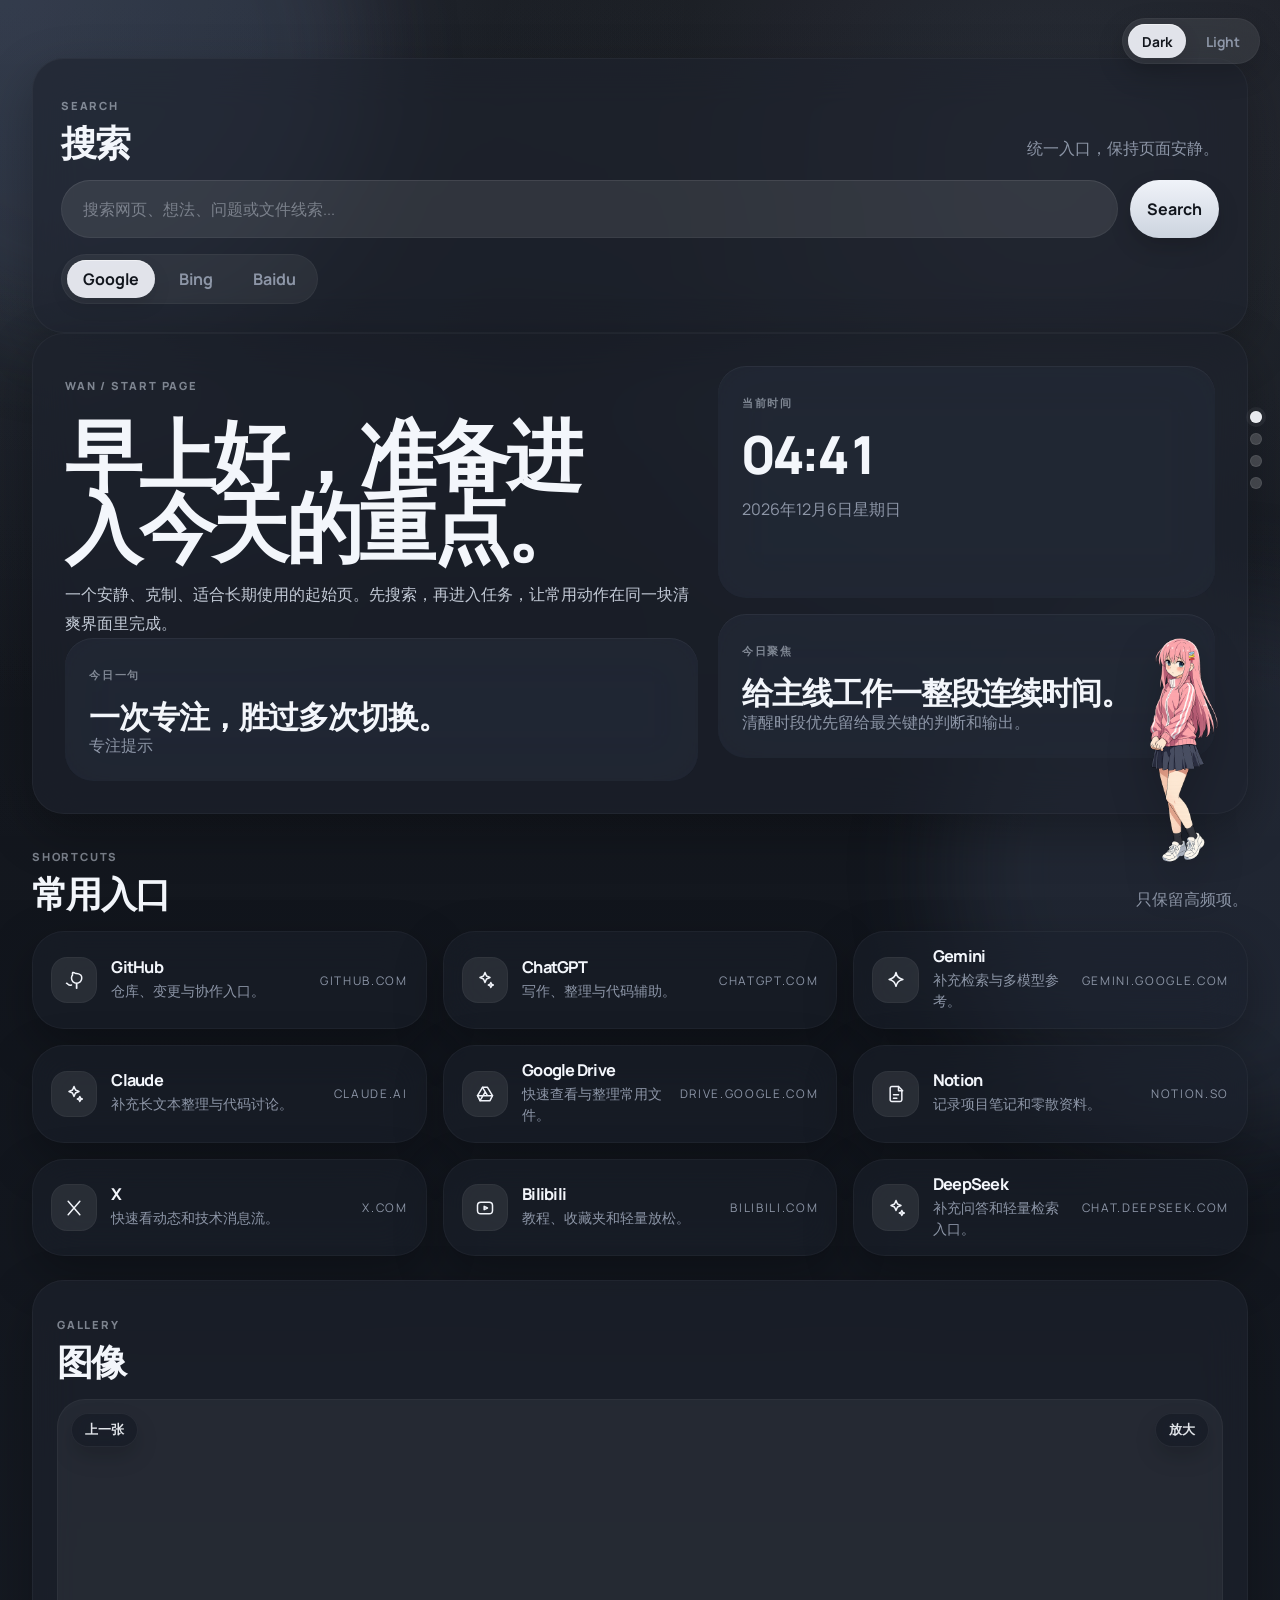
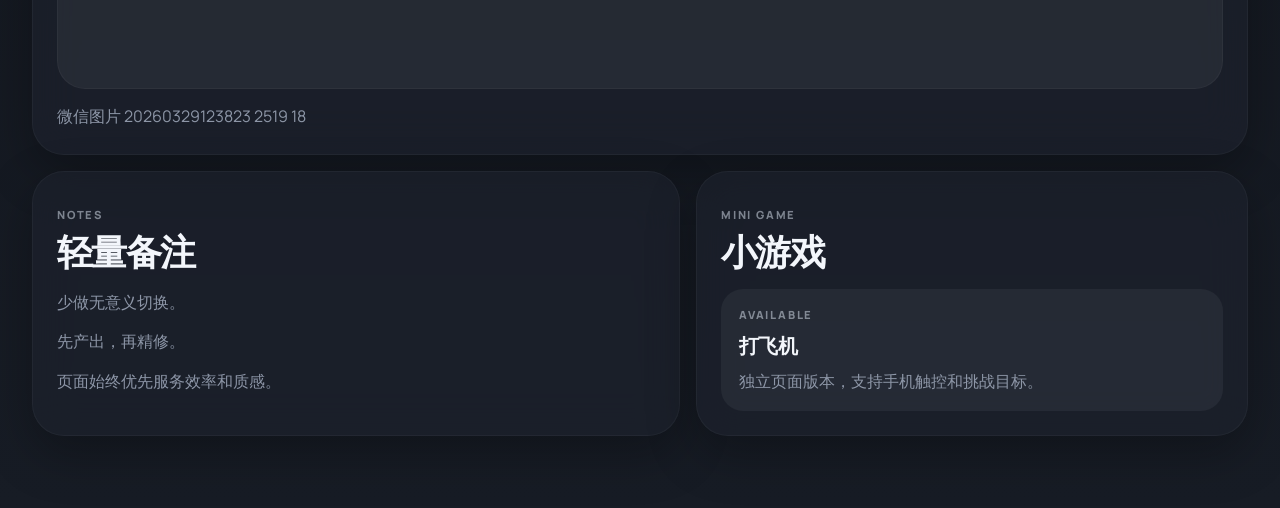
==== index.html @ 315d5f02 "Reorganize assets and refine mascot interactions" ====
<!DOCTYPE html>
<html lang="zh-CN">
  <head>
    <meta charset="UTF-8" />
    <meta name="viewport" content="width=device-width, initial-scale=1.0" />
    <meta
      name="description"
      content="Apple-inspired personal start page for search, shortcuts, and daily focus."
    />
    <title>Wan Start Page</title>
    <link rel="preconnect" href="https://fonts.googleapis.com" />
    <link rel="preconnect" href="https://fonts.gstatic.com" crossorigin />
    <link
      href="https://fonts.googleapis.com/css2?family=Manrope:wght@400;500;600;700;800&display=swap"
      rel="stylesheet"
    />
    <link rel="icon" type="image/svg+xml" href="./assets/icons/favicon.svg" />
    <link rel="stylesheet" href="./styles.css" />
  </head>
  <body>
    <div class="page-shell">
      <div class="ambient ambient-top"></div>
      <div class="ambient ambient-bottom"></div>

      <div class="theme-switch" role="group" aria-label="主题切换">
        <span class="segment-highlight" aria-hidden="true"></span>
        <button id="themeDarkButton" class="theme-button is-active" type="button" aria-pressed="true">Dark</button>
        <button id="themeLightButton" class="theme-button" type="button" aria-pressed="false">Light</button>
      </div>

      <nav class="section-rail" aria-label="页面导航">
        <span class="rail-indicator" id="railIndicator" aria-hidden="true"></span>
        <button class="rail-dot is-active" type="button" data-target="searchSection" data-label="搜索"></button>
        <button class="rail-dot" type="button" data-target="heroSection" data-label="首页"></button>
        <button class="rail-dot" type="button" data-target="shortcutsSection" data-label="常用入口"></button>
        <button class="rail-dot" type="button" data-target="dashboardSection" data-label="下方卡片"></button>
      </nav>

      <main class="layout">
        <section class="hero glass-card" id="heroSection">
          <div class="hero-copy">
            <p class="eyebrow">WAN / START PAGE</p>
            <h1 id="greetingTitle">早上好，准备进入今天的重点。</h1>
            <p class="hero-text">
              一个安静、克制、适合长期使用的起始页。先搜索，再进入任务，让常用动作在同一块清爽界面里完成。
            </p>

            <article class="quote-card interactive-panel" id="quoteCard" role="button" tabindex="0" aria-label="点击切换语录">
              <span class="mini-label">今日一句</span>
              <strong id="quoteText" class="quote-main">先做关键事，再看噪音。</strong>
              <span id="quoteSource" class="quote-meta">语录加载中</span>
            </article>
          </div>

          <aside class="hero-side">
            <article class="time-card interactive-panel" id="timeCard" role="button" tabindex="0" aria-label="点击切换详细时间显示">
              <span class="mini-label">当前时间</span>
              <strong id="clockText" class="clock-text">00:00</strong>
              <span id="dateText" class="quote-meta">加载中</span>
            </article>

            <article class="focus-card interactive-panel" id="focusCard" role="button" tabindex="0" aria-label="点击切换今日聚焦文案">
              <span class="mini-label">今日聚焦</span>
              <strong id="focusTitle" class="focus-main">保持一个清晰的主任务。</strong>
              <span id="focusMeta" class="quote-meta">减少上下文切换，给重要事情留完整时间块。</span>
            </article>
          </aside>
        </section>

        <section class="search-panel glass-card" id="searchSection">
          <div class="section-heading">
            <div>
              <p class="eyebrow">SEARCH</p>
              <h2>搜索</h2>
            </div>
            <p class="section-copy">统一入口，保持页面安静。</p>
          </div>

          <form id="searchForm" class="search-form">
            <label class="sr-only" for="searchInput">搜索内容</label>
            <input id="searchInput" name="q" type="search" placeholder="搜索网页、想法、问题或文件线索..." autocomplete="off" />
            <button type="submit" class="primary-button">Search</button>
          </form>

          <div class="engine-switch" role="tablist" aria-label="Search engines">
            <span class="segment-highlight" aria-hidden="true"></span>
            <button class="engine-pill is-active" type="button" data-engine="google">Google</button>
            <button class="engine-pill" type="button" data-engine="bing">Bing</button>
            <button class="engine-pill" type="button" data-engine="baidu">Baidu</button>
          </div>
        </section>

        <section class="links-panel" id="shortcutsSection">
          <div class="section-heading">
            <div>
              <p class="eyebrow">SHORTCUTS</p>
              <h2>常用入口</h2>
            </div>
            <p class="section-copy">只保留高频项。</p>
          </div>

          <div id="quickLinksGrid" class="links-grid"></div>
        </section>

        <section class="dashboard-grid" id="dashboardSection">
          <article class="glass-card gallery-card">
            <div class="section-heading compact">
              <div>
                <p class="eyebrow">GALLERY</p>
                <h2>图像</h2>
              </div>
            </div>

            <div class="gallery-frame interactive-panel" id="galleryFrame" role="button" tabindex="0" aria-label="点击切换图片">
              <button id="galleryPrevButton" class="gallery-nav-button gallery-prev-button" type="button" aria-label="查看上一张图片">
                上一张
              </button>
              <button id="galleryZoomButton" class="gallery-zoom-button" type="button" aria-label="放大查看当前图片">
                放大
              </button>
              <img id="galleryImage" src="./assets/gallery/hero-reference.jpg" alt="Gallery preview" />
            </div>
            <p id="galleryCaption" class="section-copy gallery-caption">完整显示原图，观察比例与气质。</p>
          </article>

          <article class="glass-card notes-card">
            <div class="section-heading compact">
              <div>
                <p class="eyebrow">NOTES</p>
                <h2>轻量备注</h2>
              </div>
            </div>

            <div class="notes-body">
              <p>少做无意义切换。</p>
              <p>先产出，再精修。</p>
              <p>页面始终优先服务效率和质感。</p>
            </div>
          </article>

          <article class="glass-card game-card">
            <div class="section-heading compact">
              <div>
                <p class="eyebrow">MINI GAME</p>
                <h2>小游戏</h2>
              </div>
            </div>

            <a class="game-entry" href="./games/shooter.html">
              <span class="mini-label">AVAILABLE</span>
              <strong>打飞机</strong>
              <span class="quote-meta">独立页面版本，支持手机触控和挑战目标。</span>
            </a>
          </article>
        </section>
      </main>
    </div>

    <div class="mascot-widget" id="mascotWidget" aria-live="polite">
      <div class="mascot-bubble" id="mascotBubble">点我一下</div>
      <button class="mascot-button" id="mascotButton" type="button" aria-label="右下角互动小人">
        <img
          class="mascot-image"
          src="./assets/mascot/bochi.png"
          alt="右下角互动小人"
        />
      </button>
    </div>

    <div id="galleryLightbox" class="gallery-lightbox" aria-hidden="true">
      <button id="galleryLightboxClose" class="gallery-lightbox-close" type="button" aria-label="关闭放大预览">关闭</button>
      <img id="galleryLightboxImage" class="gallery-lightbox-image" src="" alt="" />
      <p id="galleryLightboxCaption" class="gallery-lightbox-caption"></p>
    </div>

    <script src="./script.js"></script>
  </body>
</html>
---- styles.css ----
:root {
  --bg: #0d1016;
  --bg-2: #171c25;
  --surface: rgba(29, 35, 46, 0.62);
  --surface-strong: rgba(35, 42, 54, 0.76);
  --surface-soft: rgba(28, 34, 44, 0.52);
  --text: #f3f6fb;
  --text-soft: #c3cad6;
  --text-faint: #8d96a7;
  --line: rgba(255, 255, 255, 0.06);
  --shadow: 0 18px 50px rgba(0, 0, 0, 0.28);
  --shadow-hover: 0 22px 58px rgba(0, 0, 0, 0.34);
  --focus-ring: rgba(166, 176, 193, 0.2);
  --accent: #d3d9e4;
  --accent-strong: #f1f4fa;
  --radius-hero: 32px;
  --radius-card: 28px;
  --radius-inner: 22px;
  --space-1: 12px;
  --space-2: 16px;
  --space-3: 20px;
  --space-4: 24px;
  --space-5: 28px;
  --space-6: 32px;
  --max-width: 1260px;
}

body[data-theme="light"] {
  --bg: #f3f4f6;
  --bg-2: #eceef1;
  --surface: rgba(255, 255, 255, 0.7);
  --surface-strong: rgba(255, 255, 255, 0.82);
  --surface-soft: rgba(255, 255, 255, 0.52);
  --text: #13161b;
  --text-soft: #4a5160;
  --text-faint: #7d8593;
  --line: rgba(15, 23, 36, 0.05);
  --shadow: 0 18px 50px rgba(21, 29, 43, 0.06);
  --shadow-hover: 0 22px 58px rgba(21, 29, 43, 0.09);
  --focus-ring: rgba(162, 173, 191, 0.28);
  --accent: #5a6577;
  --accent-strong: #252b35;
}

* {
  box-sizing: border-box;
}

html,
body {
  min-height: 100%;
}

body {
  margin: 0;
  color: var(--text);
  font-family: "Manrope", sans-serif;
  background:
    radial-gradient(circle at top left, rgba(110, 126, 158, 0.22), transparent 28%),
    radial-gradient(circle at 82% 8%, rgba(140, 154, 182, 0.16), transparent 26%),
    linear-gradient(180deg, var(--bg) 0%, var(--bg-2) 100%);
  opacity: 0;
  transition: opacity 700ms ease;
}

body.is-dragging-page {
  cursor: grabbing;
}

body,
body *:not(input):not(textarea):not([contenteditable="true"]) {
  -webkit-user-select: none;
  user-select: none;
}

input,
textarea,
[contenteditable="true"] {
  -webkit-user-select: text;
  user-select: text;
}

button,
a,
[role="button"],
.interactive-panel,
.link-card,
.game-entry,
.theme-switch,
.theme-button,
.engine-switch,
.engine-pill,
.section-rail,
.rail-dot,
.gallery-frame,
.gallery-frame img,
.gallery-zoom-button,
.gallery-lightbox,
.gallery-lightbox-image,
.gallery-lightbox-close {
  -webkit-touch-callout: none;
  -webkit-tap-highlight-color: transparent;
}

body *::selection {
  background: transparent;
}

input::selection,
textarea::selection,
[contenteditable="true"]::selection {
  background: rgba(124, 148, 255, 0.28);
}

body.is-ready {
  opacity: 1;
}

body::before {
  content: "";
  position: fixed;
  inset: 0;
  pointer-events: none;
  background: linear-gradient(rgba(255, 255, 255, 0.04), rgba(255, 255, 255, 0.01));
}

.page-shell {
  position: relative;
  overflow: hidden;
}

.theme-switch {
  position: fixed;
  top: 18px;
  right: 20px;
  z-index: 3;
  display: inline-flex;
  gap: 6px;
  padding: 6px;
  border-radius: 999px;
  background: rgba(255, 255, 255, 0.08);
  box-shadow:
    inset 0 0 0 1px rgba(255, 255, 255, 0.04),
    0 10px 28px rgba(0, 0, 0, 0.16);
  backdrop-filter: blur(18px);
  -webkit-backdrop-filter: blur(18px);
  isolation: isolate;
  touch-action: none;
  -webkit-touch-callout: none;
  -webkit-tap-highlight-color: transparent;
}

.section-rail {
  position: fixed;
  top: 50%;
  right: 18px;
  z-index: 3;
  position: fixed;
  display: flex;
  flex-direction: column;
  gap: 10px;
  transform: translateY(-50%);
  -webkit-touch-callout: none;
  -webkit-tap-highlight-color: transparent;
}

.rail-indicator {
  position: absolute;
  top: 0;
  left: 0;
  width: 12px;
  height: 12px;
  border-radius: 999px;
  background: rgba(241, 244, 250, 0.94);
  box-shadow:
    0 0 0 4px rgba(255, 255, 255, 0.05),
    inset 0 0 0 1px rgba(255, 255, 255, 0.18);
  transform: translateY(0) scale(1);
  transition:
    transform 340ms cubic-bezier(0.2, 0.8, 0.2, 1),
    top 340ms cubic-bezier(0.2, 0.8, 0.2, 1),
    left 340ms cubic-bezier(0.2, 0.8, 0.2, 1),
    opacity 180ms ease;
  pointer-events: none;
  z-index: 0;
}

.rail-indicator.is-traveling {
  transform: translateY(0) scale(0.72);
}

.rail-dot {
  position: relative;
  width: 12px;
  height: 12px;
  padding: 0;
  border: 0;
  border-radius: 999px;
  background: rgba(255, 255, 255, 0.18);
  box-shadow: inset 0 0 0 1px rgba(255, 255, 255, 0.08);
  cursor: pointer;
  transition: transform 180ms ease, background 180ms ease, box-shadow 180ms ease;
  -webkit-touch-callout: none;
  -webkit-tap-highlight-color: transparent;
}

.rail-dot:hover,
.rail-dot:focus-visible {
  transform: scale(1.08);
  outline: none;
}

.rail-dot.is-active {
  background: rgba(255, 255, 255, 0.14);
  box-shadow: inset 0 0 0 1px rgba(255, 255, 255, 0.1);
}

.rail-dot::after {
  content: attr(data-label);
  position: absolute;
  top: 50%;
  right: calc(100% + 14px);
  transform: translateY(-50%) translateX(6px);
  padding: 8px 12px;
  border-radius: 999px;
  background: rgba(255, 255, 255, 0.08);
  color: rgba(243, 246, 251, 0.92);
  font-size: 0.8rem;
  font-weight: 700;
  white-space: nowrap;
  opacity: 0;
  pointer-events: none;
  box-shadow:
    inset 0 0 0 1px rgba(255, 255, 255, 0.04),
    0 10px 28px rgba(0, 0, 0, 0.16);
  backdrop-filter: blur(18px);
  -webkit-backdrop-filter: blur(18px);
  transition: opacity 180ms ease, transform 180ms ease;
}

.rail-dot:hover::after,
.rail-dot:focus-visible::after {
  opacity: 1;
  transform: translateY(-50%) translateX(0);
}

body[data-theme="light"] .rail-dot {
  background: rgba(34, 39, 47, 0.14);
  box-shadow: inset 0 0 0 1px rgba(18, 24, 33, 0.06);
}

body[data-theme="light"] .rail-dot.is-active {
  background: rgba(34, 39, 47, 0.16);
  box-shadow: inset 0 0 0 1px rgba(18, 24, 33, 0.08);
}

body[data-theme="light"] .rail-indicator {
  background: rgba(34, 39, 47, 0.94);
  box-shadow:
    0 0 0 4px rgba(18, 24, 33, 0.05),
    inset 0 0 0 1px rgba(255, 255, 255, 0.1);
}

body[data-theme="light"] .rail-dot::after {
  background: rgba(255, 255, 255, 0.66);
  color: #1a1f28;
  box-shadow:
    inset 0 0 0 1px rgba(18, 24, 33, 0.05),
    0 12px 30px rgba(21, 29, 43, 0.08);
}

.theme-button {
  position: relative;
  z-index: 1;
  min-height: 34px;
  padding: 0 14px;
  border: 0;
  border-radius: 999px;
  background: transparent;
  color: var(--text-faint);
  font: inherit;
  font-size: 0.86rem;
  font-weight: 700;
  cursor: pointer;
  transition: background 200ms ease, color 200ms ease, transform 200ms ease;
  -webkit-touch-callout: none;
  -webkit-tap-highlight-color: transparent;
}

.theme-button:hover,
.theme-button:focus-visible {
  transform: translateY(-1px);
  outline: none;
}

.theme-button.is-active {
  color: #12161d;
}

body[data-theme="light"] .theme-switch {
  background: rgba(255, 255, 255, 0.66);
  box-shadow:
    inset 0 0 0 1px rgba(18, 24, 33, 0.05),
    0 12px 30px rgba(21, 29, 43, 0.08);
}

body[data-theme="light"] .theme-button.is-active {
  color: #fff;
}

.segment-highlight {
  position: absolute;
  top: 6px;
  left: 6px;
  width: 0;
  height: calc(100% - 12px);
  border-radius: 999px;
  background: rgba(241, 244, 250, 0.92);
  box-shadow:
    inset 0 1px 0 rgba(255, 255, 255, 0.46),
    0 8px 18px rgba(0, 0, 0, 0.1);
  transform: translateX(0);
  transition:
    transform 340ms cubic-bezier(0.22, 0.8, 0.2, 1),
    width 340ms cubic-bezier(0.22, 0.8, 0.2, 1),
    opacity 180ms ease;
  pointer-events: none;
  z-index: 0;
  will-change: transform, width;
}

body[data-theme="light"] .segment-highlight {
  background: rgba(34, 39, 47, 0.94);
  box-shadow:
    inset 0 1px 0 rgba(255, 255, 255, 0.08),
    0 8px 18px rgba(21, 29, 43, 0.08);
}

.ambient {
  position: fixed;
  width: 34rem;
  height: 34rem;
  border-radius: 999px;
  filter: blur(50px);
  pointer-events: none;
  opacity: 0.65;
}

.ambient-top {
  top: -13rem;
  left: -11rem;
  background: rgba(90, 106, 136, 0.34);
}

.ambient-bottom {
  right: -13rem;
  bottom: -15rem;
  background: rgba(72, 84, 108, 0.42);
}

.layout {
  position: relative;
  z-index: 1;
  max-width: var(--max-width);
  margin: 0 auto;
  display: flex;
  flex-direction: column;
  padding: 34px 22px 72px;
}

.search-panel {
  order: -1;
}

.glass-card {
  position: relative;
  background: var(--surface);
  border: 1px solid rgba(255, 255, 255, 0.04);
  border-radius: var(--radius-hero);
  box-shadow: var(--shadow);
  backdrop-filter: blur(22px);
  -webkit-backdrop-filter: blur(22px);
  overflow: hidden;
}

.hero,
.search-panel,
.gallery-card,
.notes-card,
.game-card,
.link-card {
  transition: transform 220ms ease, box-shadow 220ms ease, background 220ms ease;
}

.hero:hover,
.search-panel:hover,
.gallery-card:hover,
.notes-card:hover,
.game-card:hover,
.link-card:hover {
  transform: translateY(-2px);
  box-shadow: var(--shadow-hover);
}

.eyebrow,
.mini-label {
  display: inline-block;
  letter-spacing: 0.16em;
  text-transform: uppercase;
  font-size: 0.7rem;
  color: rgba(198, 206, 219, 0.58);
  font-weight: 800;
}

.hero {
  display: grid;
  grid-template-columns: minmax(0, 1.12fr) minmax(320px, 0.88fr);
  gap: var(--space-3);
  padding: 32px;
}

.hero-copy h1,
.section-heading h2,
.link-title {
  margin: 0;
  letter-spacing: -0.045em;
}

.hero-copy h1 {
  margin-top: 14px;
  max-width: 10ch;
  font-size: clamp(3rem, 6vw, 5.35rem);
  line-height: 0.94;
  font-weight: 800;
}

.hero-text {
  max-width: 42rem;
  margin: 18px 0 0;
  color: var(--text-soft);
  font-size: 1rem;
  line-height: 1.8;
}

.subtle-button,
.primary-button {
  position: relative;
  min-height: 44px;
  padding: 0 17px;
  border: 0;
  border-radius: 999px;
  font: inherit;
  font-weight: 700;
  cursor: pointer;
  transition: transform 200ms ease, background 200ms ease, box-shadow 200ms ease, color 200ms ease;
}

.subtle-button {
  color: var(--accent);
  background: rgba(255, 255, 255, 0.08);
  box-shadow: inset 0 0 0 1px rgba(255, 255, 255, 0.05);
}

.primary-button {
  color: #11151c;
  background: linear-gradient(180deg, #f0f3f9 0%, #ccd4df 100%);
  box-shadow: 0 10px 22px rgba(0, 0, 0, 0.16);
}

.subtle-button:hover,
.subtle-button:focus-visible,
.primary-button:hover,
.primary-button:focus-visible,
.engine-pill:hover,
.engine-pill:focus-visible,
.glass-card:active,
.link-card:active,
.game-entry:hover,
.game-entry:focus-visible,
.interactive-panel:active {
  transform: translateY(-1px);
}

.glass-card:active,
.link-card:active,
.game-entry:active,
.interactive-panel:active {
  transform: translateY(1px) scale(0.996);
}

.subtle-button:focus-visible,
.primary-button:focus-visible,
.search-form input:focus-visible,
.engine-pill:focus-visible,
.interactive-panel:focus-visible,
.link-card:focus-visible,
.game-entry:focus-visible {
  outline: none;
  box-shadow: 0 0 0 4px var(--focus-ring);
}

.quote-card,
.time-card,
.focus-card {
  padding: 24px;
  border-radius: var(--radius-card);
  background: var(--surface-strong);
  box-shadow: inset 0 1px 0 rgba(255, 255, 255, 0.05);
  backdrop-filter: blur(24px);
  -webkit-backdrop-filter: blur(24px);
}

.time-card {
  min-height: 232px;
}

.hero-side {
  display: grid;
  gap: var(--space-2);
  align-content: start;
}

.quote-main,
.focus-main {
  display: block;
  margin-top: 14px;
  font-size: clamp(1.38rem, 2.7vw, 1.96rem);
  line-height: 1.16;
  font-weight: 700;
  letter-spacing: -0.035em;
}

.clock-text {
  display: block;
  margin-top: 18px;
  min-height: 4.2rem;
  font-size: clamp(2.2rem, 4.1vw, 3.4rem);
  line-height: 0.92;
  letter-spacing: -0.06em;
  font-weight: 800;
  font-variant-numeric: tabular-nums;
}

.quote-meta,
.section-copy,
.notes-body p,
.link-description,
.gallery-caption {
  color: var(--text-faint);
}

.search-panel,
.links-panel,
.dashboard-grid {
  margin-top: 24px;
}

.search-panel {
  padding: 28px;
}

.section-heading {
  display: flex;
  align-items: end;
  justify-content: space-between;
  gap: var(--space-2);
  margin-bottom: 18px;
}

.section-heading.compact {
  align-items: start;
  margin-bottom: 18px;
}

.section-heading h2 {
  font-size: clamp(1.78rem, 3vw, 2.28rem);
  line-height: 1.04;
  font-weight: 750;
}

.section-copy {
  margin: 0;
  max-width: 24rem;
  line-height: 1.68;
  text-align: right;
}

.search-form {
  display: flex;
  gap: var(--space-1);
}

.search-form input {
  flex: 1;
  min-width: 0;
  min-height: 58px;
  padding: 0 22px;
  font: inherit;
  font-size: 1rem;
  color: var(--text);
  background: rgba(255, 255, 255, 0.09);
  border: 0;
  border-radius: 999px;
  box-shadow:
    inset 0 0 0 1px rgba(255, 255, 255, 0.05),
    inset 0 1px 0 rgba(255, 255, 255, 0.04);
}

.search-form input::placeholder {
  color: rgba(205, 211, 222, 0.46);
}

.engine-switch {
  position: relative;
  display: inline-flex;
  gap: 8px;
  margin-top: 16px;
  padding: 6px;
  border-radius: 999px;
  background: rgba(255, 255, 255, 0.06);
  box-shadow: inset 0 0 0 1px rgba(255, 255, 255, 0.04);
  isolation: isolate;
  touch-action: none;
  -webkit-touch-callout: none;
  -webkit-tap-highlight-color: transparent;
}

.engine-pill {
  position: relative;
  z-index: 1;
  min-height: 38px;
  padding: 0 16px;
  border: 0;
  border-radius: 999px;
  background: transparent;
  color: var(--text-faint);
  font: inherit;
  font-weight: 700;
  cursor: pointer;
  transition: background 200ms ease, color 200ms ease, transform 200ms ease;
  -webkit-touch-callout: none;
  -webkit-tap-highlight-color: transparent;
}

.engine-pill.is-active {
  color: #12161d;
}

.links-grid {
  display: grid;
  grid-template-columns: repeat(3, minmax(0, 1fr));
  gap: var(--space-2);
}

.link-card {
  position: relative;
  display: grid;
  grid-template-columns: auto 1fr auto;
  align-items: center;
  min-height: 0;
  padding: 16px 18px;
  gap: 14px;
  color: inherit;
  text-decoration: none;
  background: var(--surface-soft);
  overflow: hidden;
}

.link-top {
  display: flex;
  align-items: center;
  gap: 12px;
}

.link-icon {
  display: inline-flex;
  align-items: center;
  justify-content: center;
  width: 2.9rem;
  height: 2.9rem;
  border-radius: 16px;
  background: rgba(255, 255, 255, 0.08);
  box-shadow: inset 0 0 0 1px rgba(255, 255, 255, 0.04);
  color: var(--accent-strong);
}

.link-icon svg {
  width: 20px;
  height: 20px;
  stroke: currentColor;
}

.link-domain {
  color: var(--text-faint);
  font-size: 0.74rem;
  letter-spacing: 0.14em;
  text-transform: uppercase;
  justify-self: end;
}

.link-title {
  margin: 0;
  font-size: 1.02rem;
  font-weight: 740;
  line-height: 1.1;
}

.link-description {
  margin: 4px 0 0;
  font-size: 0.9rem;
  line-height: 1.45;
}

.link-copy {
  min-width: 0;
}

.dashboard-grid {
  display: grid;
  grid-template-columns: 1.08fr 0.92fr;
  gap: var(--space-2);
}

.gallery-card,
.notes-card,
.game-card {
  padding: 24px;
}

.gallery-card {
  grid-column: span 2;
}

.gallery-frame {
  display: flex;
  align-items: center;
  justify-content: center;
  min-height: 290px;
  margin-top: 6px;
  padding: 18px;
  border-radius: var(--radius-card);
  background: rgba(255, 255, 255, 0.05);
  box-shadow: inset 0 0 0 1px rgba(255, 255, 255, 0.04);
  overflow: hidden;
}

.gallery-nav-button,
.gallery-zoom-button {
  position: absolute;
  top: 14px;
  z-index: 2;
  min-height: 34px;
  padding: 0 14px;
  border: 0;
  border-radius: 999px;
  background: rgba(17, 22, 31, 0.58);
  color: rgba(243, 246, 251, 0.92);
  font: inherit;
  font-size: 0.84rem;
  font-weight: 700;
  cursor: pointer;
  box-shadow:
    inset 0 0 0 1px rgba(255, 255, 255, 0.06),
    0 10px 22px rgba(0, 0, 0, 0.16);
  backdrop-filter: blur(14px);
  -webkit-backdrop-filter: blur(14px);
  transition: transform 180ms ease, background 180ms ease;
}

.gallery-prev-button {
  left: 14px;
}

.gallery-zoom-button {
  right: 14px;
}

.gallery-nav-button:hover,
.gallery-nav-button:focus-visible,
.gallery-zoom-button:hover,
.gallery-zoom-button:focus-visible {
  transform: translateY(-1px);
  outline: none;
}

body[data-theme="light"] .gallery-nav-button,
body[data-theme="light"] .gallery-zoom-button {
  background: rgba(255, 255, 255, 0.72);
  color: #18202b;
  box-shadow:
    inset 0 0 0 1px rgba(18, 24, 33, 0.06),
    0 10px 22px rgba(21, 29, 43, 0.08);
}

.gallery-frame img {
  display: block;
  width: 100%;
  height: auto;
  max-height: 430px;
  object-fit: contain;
}

.gallery-caption {
  margin-top: 14px;
  text-align: left;
}

.gallery-lightbox {
  position: fixed;
  inset: 0;
  z-index: 20;
  display: flex;
  flex-direction: column;
  align-items: center;
  justify-content: center;
  gap: 16px;
  padding: 24px;
  background: rgba(8, 10, 16, 0.82);
  backdrop-filter: blur(16px);
  -webkit-backdrop-filter: blur(16px);
  opacity: 0;
  pointer-events: none;
  transition: opacity 200ms ease;
}

.gallery-lightbox.is-open {
  opacity: 1;
  pointer-events: auto;
}

.gallery-lightbox-image {
  display: block;
  max-width: min(92vw, 1440px);
  max-height: 76vh;
  width: auto;
  height: auto;
  border-radius: 22px;
  box-shadow: 0 20px 48px rgba(0, 0, 0, 0.34);
}

.gallery-lightbox-caption {
  margin: 0;
  color: rgba(232, 236, 244, 0.88);
  text-align: center;
  line-height: 1.6;
}

.gallery-lightbox-close {
  position: absolute;
  top: 22px;
  right: 22px;
  min-height: 38px;
  padding: 0 14px;
  border: 0;
  border-radius: 999px;
  background: rgba(255, 255, 255, 0.08);
  color: rgba(243, 246, 251, 0.92);
  font: inherit;
  font-weight: 700;
  cursor: pointer;
  box-shadow: inset 0 0 0 1px rgba(255, 255, 255, 0.06);
  backdrop-filter: blur(14px);
  -webkit-backdrop-filter: blur(14px);
}

.mascot-widget {
  position: fixed;
  right: 18px;
  bottom: 18px;
  z-index: 7;
  display: flex;
  flex-direction: column;
  align-items: end;
  gap: 10px;
  pointer-events: none;
}

.mascot-bubble {
  max-width: 180px;
  padding: 10px 14px;
  border-radius: 18px;
  background: rgba(18, 24, 33, 0.7);
  color: rgba(243, 246, 251, 0.94);
  font-size: 0.88rem;
  line-height: 1.45;
  box-shadow:
    inset 0 0 0 1px rgba(255, 255, 255, 0.05),
    0 12px 28px rgba(0, 0, 0, 0.18);
  backdrop-filter: blur(16px);
  -webkit-backdrop-filter: blur(16px);
  opacity: 0;
  transform: translateY(8px) scale(0.96);
  transform-origin: bottom right;
  transition: opacity 180ms ease, transform 180ms ease;
}

.mascot-widget.is-talking .mascot-bubble,
.mascot-widget:hover .mascot-bubble {
  opacity: 1;
  transform: translateY(0) scale(1);
}

.mascot-button {
  width: 168px;
  height: auto;
  padding: 0;
  border: 0;
  background: transparent;
  cursor: pointer;
  pointer-events: auto;
  -webkit-tap-highlight-color: transparent;
  -webkit-touch-callout: none;
  --mascot-shift-x: 0px;
  --mascot-shift-y: 0px;
  --mascot-rotate: 0deg;
}

.mascot-button:focus-visible {
  outline: none;
}

.mascot-image {
  width: 100%;
  height: auto;
  display: block;
  filter: drop-shadow(0 18px 22px rgba(0, 0, 0, 0.2));
  transform: translate(var(--mascot-shift-x), var(--mascot-shift-y)) rotate(var(--mascot-rotate));
  transform-origin: center bottom;
  transition: transform 140ms ease;
  animation: mascot-float 4.8s ease-in-out infinite;
}

.mascot-widget:hover .mascot-image {
  filter: drop-shadow(0 20px 28px rgba(0, 0, 0, 0.24));
}

.mascot-widget.is-reacting .mascot-button {
  animation: mascot-pop 420ms cubic-bezier(0.22, 0.8, 0.2, 1);
}

@keyframes mascot-float {
  0%,
  100% {
    transform: translateY(0);
  }

  50% {
    transform: translateY(-4px);
  }
}

@keyframes mascot-pop {
  0% {
    transform: scale(1);
  }

  28% {
    transform: scale(0.9) translateY(2px);
  }

  62% {
    transform: scale(1.08) translateY(-3px);
  }

  100% {
    transform: scale(1) translateY(0);
  }
}

.notes-body p {
  margin: 0 0 12px;
  line-height: 1.72;
}

.notes-body p:last-child {
  margin-bottom: 0;
}

.game-entry {
  position: relative;
  display: grid;
  gap: 10px;
  margin-top: 2px;
  padding: 18px;
  border-radius: var(--radius-inner);
  background: rgba(255, 255, 255, 0.05);
  text-decoration: none;
  color: inherit;
  overflow: hidden;
}

.interactive-panel {
  position: relative;
  cursor: pointer;
  user-select: none;
  overflow: hidden;
}

.interactive-panel:hover {
  transform: translateY(-1px);
}

.ripple-host {
  isolation: isolate;
}

.ripple-wave {
  position: absolute;
  left: 0;
  top: 0;
  width: 14px;
  height: 14px;
  border-radius: 999px;
  pointer-events: none;
  transform: translate(-50%, -50%) scale(0);
  background: radial-gradient(circle, rgba(255, 255, 255, 0.22) 0%, rgba(255, 255, 255, 0.1) 38%, rgba(255, 255, 255, 0) 68%);
  animation: ripple-wave 520ms cubic-bezier(0.22, 0.61, 0.36, 1) forwards;
  z-index: 0;
}

body[data-theme="light"] .ripple-wave {
  background: radial-gradient(circle, rgba(58, 67, 82, 0.14) 0%, rgba(58, 67, 82, 0.07) 38%, rgba(58, 67, 82, 0) 68%);
}

@keyframes ripple-wave {
  0% {
    opacity: 0.68;
    transform: translate(-50%, -50%) scale(0);
  }

  100% {
    opacity: 0;
    transform: translate(-50%, -50%) scale(7.5);
  }
}


.game-entry strong {
  font-size: 1.24rem;
  letter-spacing: -0.03em;
}

.sr-only {
  position: absolute;
  width: 1px;
  height: 1px;
  padding: 0;
  margin: -1px;
  overflow: hidden;
  clip: rect(0, 0, 0, 0);
  white-space: nowrap;
  border: 0;
}

@media (max-width: 960px) {
  .hero,
  .dashboard-grid,
  .links-grid {
    grid-template-columns: 1fr;
  }

  .gallery-card {
    grid-column: span 1;
  }

  .section-heading {
    flex-direction: column;
    align-items: start;
  }

  .section-copy {
    text-align: left;
  }
}

@media (max-width: 640px) {
  .layout {
    padding: 18px 14px 42px;
  }

  .theme-switch {
    top: 12px;
    right: 14px;
  }

  .section-rail {
    right: 10px;
  }

  .hero,
  .search-panel,
  .gallery-card,
  .notes-card,
  .game-card,
  .link-card {
    padding: 20px;
  }

  .link-card {
    grid-template-columns: auto 1fr;
  }

  .link-domain {
    display: none;
  }

  .search-form {
    flex-direction: column;
  }

  .primary-button {
    min-height: 52px;
  }

  .engine-switch {
    width: 100%;
    justify-content: space-between;
  }

  .engine-pill {
    flex: 1;
  }

  .hero-copy h1 {
    max-width: none;
  }

  .clock-text {
    font-size: 3rem;
  }
}

@media (max-width: 560px) {
  .section-rail {
    top: auto;
    bottom: 18px;
    right: 12px;
    transform: none;
    gap: 8px;
    padding: 8px 6px;
    border-radius: 999px;
    background: rgba(18, 22, 30, 0.52);
    box-shadow:
      inset 0 0 0 1px rgba(255, 255, 255, 0.04),
      0 12px 24px rgba(0, 0, 0, 0.18);
    backdrop-filter: blur(14px);
    -webkit-backdrop-filter: blur(14px);
  }

  body[data-theme="light"] .section-rail {
    background: rgba(255, 255, 255, 0.74);
    box-shadow:
      inset 0 0 0 1px rgba(18, 24, 33, 0.05),
      0 12px 24px rgba(21, 29, 43, 0.08);
  }

  .rail-dot::after {
    display: none;
  }
}
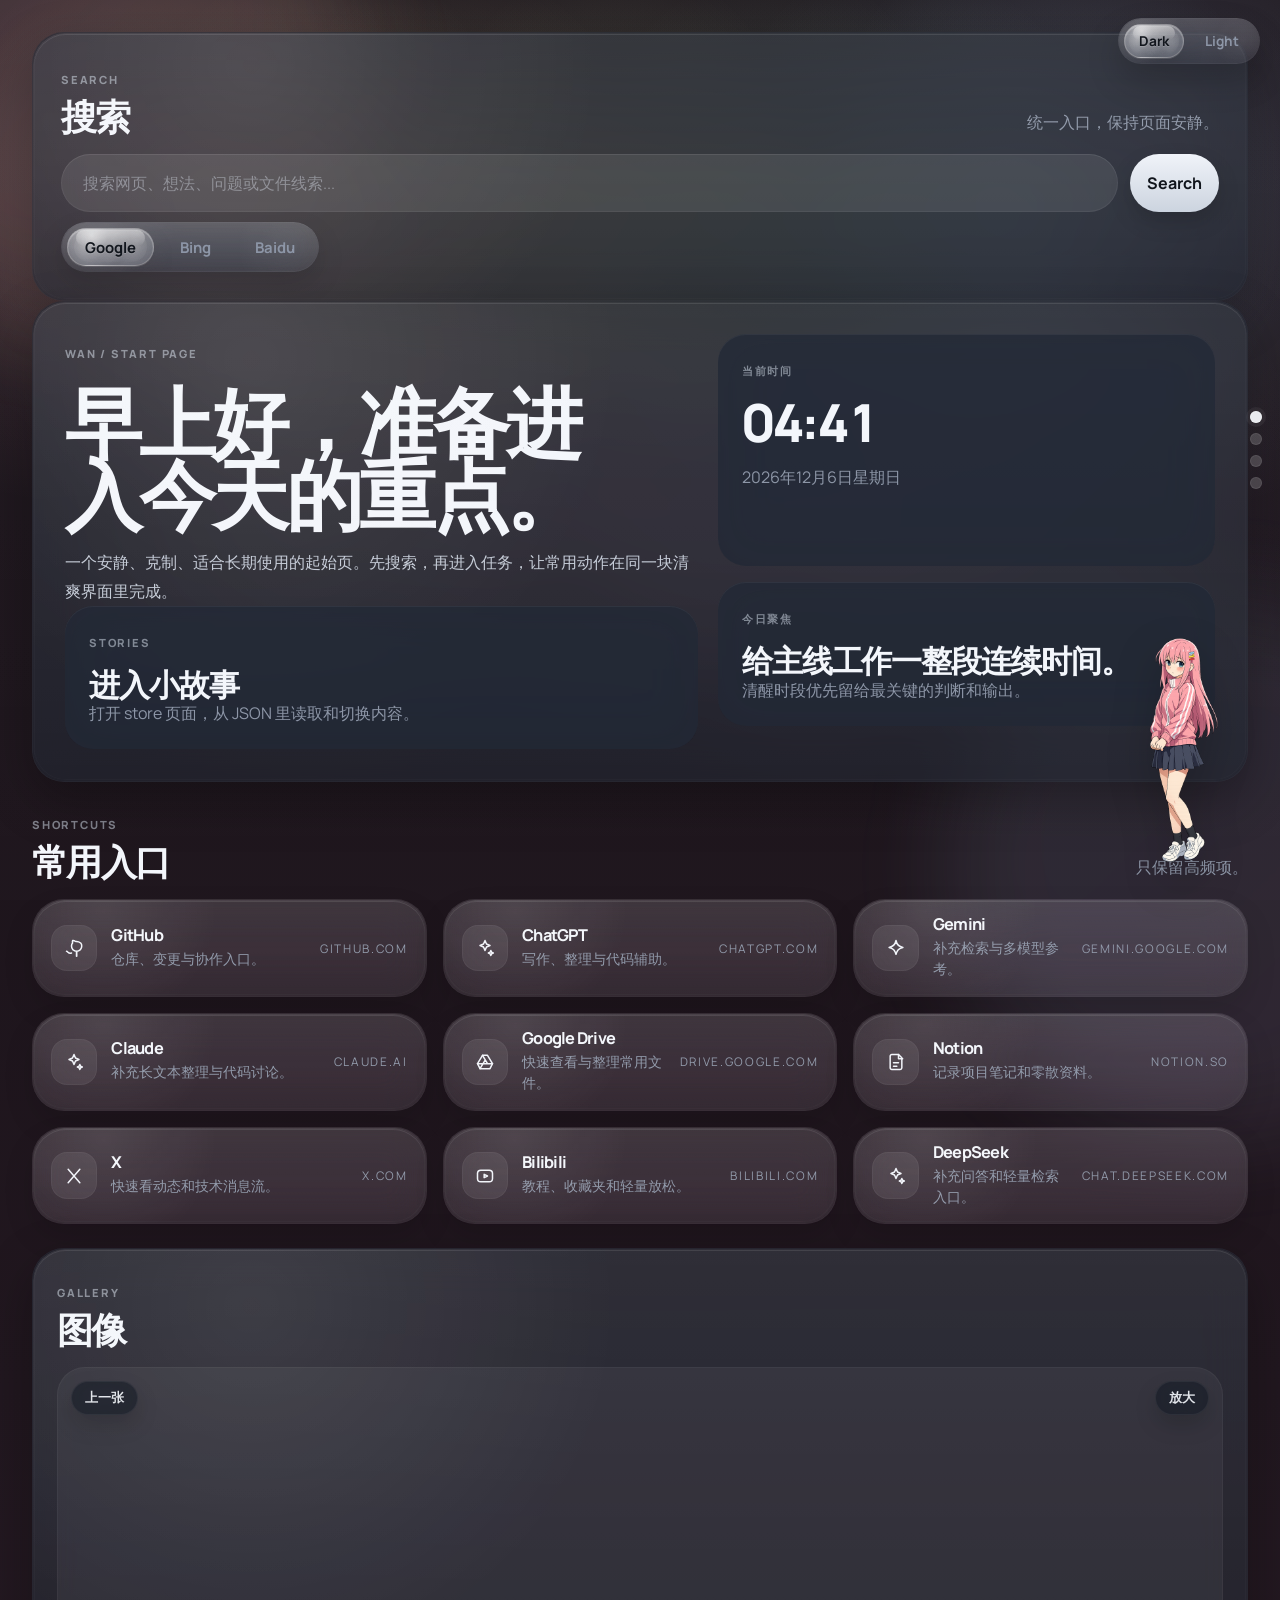
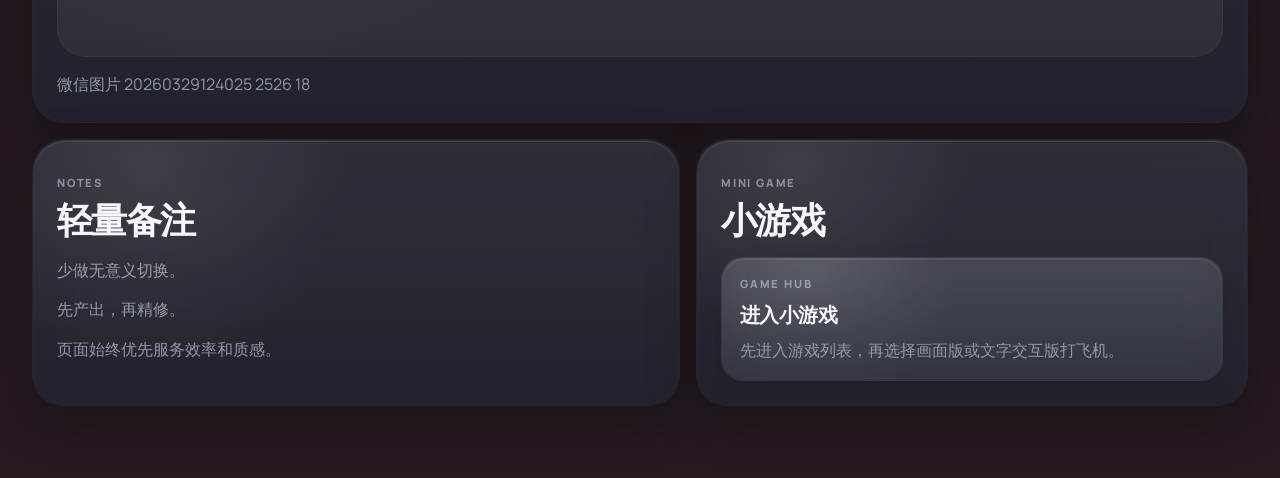
==== commit f57bcde9: "Unify story pages into store and tune game pages" ====
--- a/index.html
+++ b/index.html
@@ -45,10 +45,10 @@
               一个安静、克制、适合长期使用的起始页。先搜索，再进入任务，让常用动作在同一块清爽界面里完成。
             </p>
 
-            <article class="quote-card interactive-panel" id="quoteCard" role="button" tabindex="0" aria-label="点击切换语录">
-              <span class="mini-label">今日一句</span>
-              <strong id="quoteText" class="quote-main">先做关键事，再看噪音。</strong>
-              <span id="quoteSource" class="quote-meta">语录加载中</span>
+            <article class="quote-card interactive-panel" id="storyCard" role="link" tabindex="0" aria-label="进入小故事页面">
+              <span class="mini-label">STORIES</span>
+              <strong class="quote-main">进入小故事</strong>
+              <span class="quote-meta">打开 store 页面，从 JSON 里读取和切换内容。</span>
             </article>
           </div>
 
@@ -146,10 +146,10 @@
               </div>
             </div>
 
-            <a class="game-entry" href="./games/shooter.html">
-              <span class="mini-label">AVAILABLE</span>
-              <strong>打飞机</strong>
-              <span class="quote-meta">独立页面版本，支持手机触控和挑战目标。</span>
+            <a class="game-entry" href="./games/index.html">
+              <span class="mini-label">GAME HUB</span>
+              <strong>进入小游戏</strong>
+              <span class="quote-meta">先进入游戏列表，再选择画面版或文字交互版打飞机。</span>
             </a>
           </article>
         </section>
--- a/styles.css
+++ b/styles.css
@@ -1,6 +1,6 @@
 :root {
-  --bg: #0d1016;
-  --bg-2: #171c25;
+  --bg: #171117;
+  --bg-2: #261a23;
   --surface: rgba(29, 35, 46, 0.62);
   --surface-strong: rgba(35, 42, 54, 0.76);
   --surface-soft: rgba(28, 34, 44, 0.52);
@@ -23,11 +23,30 @@
   --space-5: 28px;
   --space-6: 32px;
   --max-width: 1260px;
+  --liquid-shell-bg: linear-gradient(180deg, rgba(255, 255, 255, 0.08), rgba(255, 255, 255, 0.02)),
+    rgba(255, 255, 255, 0.03);
+  --liquid-shell-border: rgba(255, 255, 255, 0.035);
+  --liquid-shell-highlight: rgba(255, 255, 255, 0.08);
+  --liquid-shell-shadow: 0 16px 34px rgba(0, 0, 0, 0.2);
+  --liquid-bubble-bg:
+    radial-gradient(circle at 28% 18%, rgba(255, 255, 255, 0.52), rgba(255, 255, 255, 0.16) 24%, transparent 56%),
+    radial-gradient(circle at 76% 74%, rgba(255, 255, 255, 0.12), transparent 42%),
+    radial-gradient(circle at 20% 82%, rgba(255, 255, 255, 0.1), transparent 40%),
+    linear-gradient(180deg, rgba(255, 255, 255, 0.18), rgba(255, 255, 255, 0.06));
+  --liquid-bubble-border: rgba(255, 255, 255, 0.22);
+  --liquid-bubble-shadow:
+    inset 0 1px 1px rgba(255, 255, 255, 0.36),
+    inset 0 -10px 18px rgba(54, 72, 102, 0.14),
+    inset 10px 0 16px rgba(255, 255, 255, 0.06),
+    inset -10px 0 16px rgba(255, 255, 255, 0.06),
+    0 10px 24px rgba(0, 0, 0, 0.1),
+    0 1px 0 rgba(255, 255, 255, 0.14);
+  --liquid-bubble-scale: 1.08;
 }
 
 body[data-theme="light"] {
-  --bg: #f3f4f6;
-  --bg-2: #eceef1;
+  --bg: #fbf2f6;
+  --bg-2: #f5e7ee;
   --surface: rgba(255, 255, 255, 0.7);
   --surface-strong: rgba(255, 255, 255, 0.82);
   --surface-soft: rgba(255, 255, 255, 0.52);
@@ -40,6 +59,23 @@
   --focus-ring: rgba(162, 173, 191, 0.28);
   --accent: #5a6577;
   --accent-strong: #252b35;
+  --liquid-shell-bg: linear-gradient(180deg, rgba(255, 255, 255, 0.66), rgba(255, 255, 255, 0.42)),
+    rgba(255, 255, 255, 0.34);
+  --liquid-shell-border: rgba(18, 24, 33, 0.045);
+  --liquid-shell-highlight: rgba(255, 255, 255, 0.46);
+  --liquid-shell-shadow: 0 16px 36px rgba(21, 29, 43, 0.08);
+  --liquid-bubble-bg:
+    radial-gradient(circle at 30% 20%, rgba(255, 255, 255, 0.62), rgba(255, 255, 255, 0.18) 24%, transparent 58%),
+    radial-gradient(circle at 74% 78%, rgba(255, 255, 255, 0.16), transparent 42%),
+    radial-gradient(circle at 18% 82%, rgba(255, 255, 255, 0.12), transparent 40%),
+    linear-gradient(180deg, rgba(255, 255, 255, 0.24), rgba(255, 255, 255, 0.1));
+  --liquid-bubble-border: rgba(255, 255, 255, 0.34);
+  --liquid-bubble-shadow:
+    inset 0 1px 0 rgba(255, 255, 255, 0.58),
+    inset 0 -8px 18px rgba(150, 160, 180, 0.12),
+    inset 10px 0 14px rgba(255, 255, 255, 0.08),
+    inset -10px 0 14px rgba(255, 255, 255, 0.08),
+    0 10px 22px rgba(21, 29, 43, 0.08);
 }
 
 * {
@@ -56,8 +92,18 @@
   color: var(--text);
   font-family: "Manrope", sans-serif;
   background:
-    radial-gradient(circle at top left, rgba(110, 126, 158, 0.22), transparent 28%),
-    radial-gradient(circle at 82% 8%, rgba(140, 154, 182, 0.16), transparent 26%),
+    radial-gradient(circle at 6% 8%, rgba(255, 174, 191, 0.16), transparent 15%),
+    radial-gradient(circle at 18% 10%, rgba(255, 201, 170, 0.16), transparent 14%),
+    radial-gradient(circle at 30% 11%, rgba(255, 226, 166, 0.15), transparent 14%),
+    radial-gradient(circle at 42% 10%, rgba(244, 244, 172, 0.14), transparent 14%),
+    radial-gradient(circle at 54% 10%, rgba(201, 236, 177, 0.14), transparent 14%),
+    radial-gradient(circle at 66% 11%, rgba(171, 232, 201, 0.14), transparent 14%),
+    radial-gradient(circle at 78% 10%, rgba(172, 226, 245, 0.15), transparent 14%),
+    radial-gradient(circle at 90% 9%, rgba(181, 210, 255, 0.16), transparent 15%),
+    radial-gradient(circle at 82% 24%, rgba(202, 193, 255, 0.13), transparent 14%),
+    radial-gradient(circle at 64% 26%, rgba(235, 188, 255, 0.125), transparent 14%),
+    radial-gradient(circle at 46% 24%, rgba(255, 190, 225, 0.12), transparent 14%),
+    radial-gradient(circle at 24% 24%, rgba(255, 214, 190, 0.115), transparent 15%),
     linear-gradient(180deg, var(--bg) 0%, var(--bg-2) 100%);
   opacity: 0;
   transition: opacity 700ms ease;
@@ -138,16 +184,45 @@
   gap: 6px;
   padding: 6px;
   border-radius: 999px;
-  background: rgba(255, 255, 255, 0.08);
-  box-shadow:
-    inset 0 0 0 1px rgba(255, 255, 255, 0.04),
-    0 10px 28px rgba(0, 0, 0, 0.16);
-  backdrop-filter: blur(18px);
-  -webkit-backdrop-filter: blur(18px);
+  background: var(--liquid-shell-bg);
+  box-shadow:
+    inset 0 1px 0 var(--liquid-shell-highlight),
+    inset 0 0 0 1px var(--liquid-shell-border),
+    var(--liquid-shell-shadow);
+  backdrop-filter: blur(26px) saturate(145%);
+  -webkit-backdrop-filter: blur(26px) saturate(145%);
   isolation: isolate;
   touch-action: none;
   -webkit-touch-callout: none;
   -webkit-tap-highlight-color: transparent;
+  overflow: hidden;
+}
+
+.theme-switch::before,
+.engine-switch::before {
+  content: "";
+  position: absolute;
+  inset: 1px;
+  border-radius: inherit;
+  background:
+    linear-gradient(180deg, rgba(255, 255, 255, 0.12), rgba(255, 255, 255, 0)),
+    radial-gradient(circle at 14% 18%, rgba(255, 255, 255, 0.12), transparent 34%);
+  opacity: 0.7;
+  pointer-events: none;
+}
+
+.theme-switch::after,
+.engine-switch::after {
+  content: "";
+  position: absolute;
+  inset: 0;
+  border-radius: inherit;
+  background:
+    radial-gradient(circle at 12% 50%, rgba(255, 255, 255, 0.06), transparent 22%),
+    radial-gradient(circle at 88% 50%, rgba(255, 255, 255, 0.05), transparent 22%);
+  mix-blend-mode: screen;
+  opacity: 0.8;
+  pointer-events: none;
 }
 
 .section-rail {
@@ -273,16 +348,16 @@
   position: relative;
   z-index: 1;
   min-height: 34px;
-  padding: 0 14px;
+  padding: 0 15px;
   border: 0;
   border-radius: 999px;
   background: transparent;
   color: var(--text-faint);
   font: inherit;
-  font-size: 0.86rem;
+  font-size: 0.85rem;
   font-weight: 700;
   cursor: pointer;
-  transition: background 200ms ease, color 200ms ease, transform 200ms ease;
+  transition: color 220ms ease, transform 260ms cubic-bezier(0.2, 0.82, 0.2, 1);
   -webkit-touch-callout: none;
   -webkit-tap-highlight-color: transparent;
 }
@@ -295,13 +370,15 @@
 
 .theme-button.is-active {
   color: #12161d;
+  text-shadow: 0 1px 0 rgba(255, 255, 255, 0.14);
 }
 
 body[data-theme="light"] .theme-switch {
-  background: rgba(255, 255, 255, 0.66);
-  box-shadow:
-    inset 0 0 0 1px rgba(18, 24, 33, 0.05),
-    0 12px 30px rgba(21, 29, 43, 0.08);
+  background: var(--liquid-shell-bg);
+  box-shadow:
+    inset 0 1px 0 var(--liquid-shell-highlight),
+    inset 0 0 0 1px var(--liquid-shell-border),
+    var(--liquid-shell-shadow);
 }
 
 body[data-theme="light"] .theme-button.is-active {
@@ -315,25 +392,64 @@
   width: 0;
   height: calc(100% - 12px);
   border-radius: 999px;
-  background: rgba(241, 244, 250, 0.92);
-  box-shadow:
-    inset 0 1px 0 rgba(255, 255, 255, 0.46),
-    0 8px 18px rgba(0, 0, 0, 0.1);
+  background: var(--liquid-bubble-bg);
+  border: 1px solid var(--liquid-bubble-border);
+  box-shadow: var(--liquid-bubble-shadow);
+  backdrop-filter: blur(20px) saturate(165%);
+  -webkit-backdrop-filter: blur(20px) saturate(165%);
   transform: translateX(0);
   transition:
-    transform 340ms cubic-bezier(0.22, 0.8, 0.2, 1),
-    width 340ms cubic-bezier(0.22, 0.8, 0.2, 1),
-    opacity 180ms ease;
+    transform 440ms cubic-bezier(0.2, 0.9, 0.16, 1),
+    width 440ms cubic-bezier(0.2, 0.9, 0.16, 1),
+    left 440ms cubic-bezier(0.2, 0.9, 0.16, 1),
+    opacity 180ms ease,
+    box-shadow 260ms ease;
   pointer-events: none;
   z-index: 0;
-  will-change: transform, width;
-}
-
-body[data-theme="light"] .segment-highlight {
-  background: rgba(34, 39, 47, 0.94);
-  box-shadow:
-    inset 0 1px 0 rgba(255, 255, 255, 0.08),
-    0 8px 18px rgba(21, 29, 43, 0.08);
+  will-change: transform, width, left;
+  overflow: hidden;
+}
+
+.segment-highlight::before {
+  content: "";
+  position: absolute;
+  inset: 1px 8px 52% 8px;
+  border-radius: inherit;
+  background: linear-gradient(180deg, rgba(255, 255, 255, 0.56), rgba(255, 255, 255, 0));
+  opacity: 0.84;
+}
+
+.segment-highlight::after {
+  content: "";
+  position: absolute;
+  inset: 7% 7%;
+  border-radius: inherit;
+  background:
+    radial-gradient(circle at 16% 50%, rgba(255, 255, 255, 0.16), transparent 28%),
+    radial-gradient(circle at 84% 50%, rgba(255, 255, 255, 0.14), transparent 30%),
+    radial-gradient(circle at 50% 50%, rgba(255, 255, 255, 0.12), transparent 56%);
+  mix-blend-mode: screen;
+  opacity: 0.94;
+}
+
+.segment-highlight.is-pressed {
+  box-shadow:
+    inset 0 1px 1px rgba(255, 255, 255, 0.42),
+    inset 0 -12px 22px rgba(54, 72, 102, 0.18),
+    inset 14px 0 18px rgba(255, 255, 255, 0.08),
+    inset -14px 0 18px rgba(255, 255, 255, 0.08),
+    0 12px 28px rgba(0, 0, 0, 0.12),
+    0 1px 0 rgba(255, 255, 255, 0.16);
+}
+
+.segment-highlight.is-traveling {
+  transform: scaleX(0.78) scaleY(0.84);
+  opacity: 0.94;
+  box-shadow:
+    inset 0 1px 1px rgba(255, 255, 255, 0.32),
+    inset 0 -10px 18px rgba(54, 72, 102, 0.12),
+    0 8px 18px rgba(0, 0, 0, 0.1),
+    0 1px 0 rgba(255, 255, 255, 0.12);
 }
 
 .ambient {
@@ -349,13 +465,13 @@
 .ambient-top {
   top: -13rem;
   left: -11rem;
-  background: rgba(90, 106, 136, 0.34);
+  background: linear-gradient(135deg, rgba(255, 184, 193, 0.18), rgba(255, 229, 168, 0.14));
 }
 
 .ambient-bottom {
   right: -13rem;
   bottom: -15rem;
-  background: rgba(72, 84, 108, 0.42);
+  background: linear-gradient(135deg, rgba(176, 224, 255, 0.16), rgba(215, 194, 255, 0.14));
 }
 
 .layout {
@@ -365,7 +481,7 @@
   margin: 0 auto;
   display: flex;
   flex-direction: column;
-  padding: 34px 22px 72px;
+  padding: 8px 22px 72px;
 }
 
 .search-panel {
@@ -381,6 +497,32 @@
   backdrop-filter: blur(22px);
   -webkit-backdrop-filter: blur(22px);
   overflow: hidden;
+}
+
+.glass-card::before,
+.link-card::before,
+.game-entry::before {
+  content: "";
+  position: absolute;
+  inset: 0;
+  border-radius: inherit;
+  background:
+    linear-gradient(180deg, rgba(255, 255, 255, 0.08), rgba(255, 255, 255, 0.02)),
+    radial-gradient(circle at 18% 12%, rgba(255, 255, 255, 0.08), transparent 34%);
+  pointer-events: none;
+}
+
+.glass-card::after,
+.link-card::after,
+.game-entry::after {
+  content: "";
+  position: absolute;
+  inset: 1px;
+  border-radius: inherit;
+  box-shadow:
+    inset 0 1px 0 rgba(255, 255, 255, 0.08),
+    inset 0 0 0 1px rgba(255, 255, 255, 0.02);
+  pointer-events: none;
 }
 
 .hero,
@@ -559,6 +701,10 @@
   padding: 28px;
 }
 
+.search-panel + .hero {
+  margin-top: 44px;
+}
+
 .section-heading {
   display: flex;
   align-items: end;
@@ -604,6 +750,112 @@
   box-shadow:
     inset 0 0 0 1px rgba(255, 255, 255, 0.05),
     inset 0 1px 0 rgba(255, 255, 255, 0.04);
+  transition: box-shadow 160ms ease, background 160ms ease;
+}
+
+.search-panel.is-typing {
+  box-shadow:
+    0 22px 58px rgba(0, 0, 0, 0.34),
+    inset 0 0 0 1px rgba(255, 255, 255, 0.06);
+  animation: search-panel-pulse 190ms cubic-bezier(0.22, 0.8, 0.2, 1);
+}
+
+.search-panel.is-deleting {
+  box-shadow:
+    0 24px 62px rgba(0, 0, 0, 0.36),
+    inset 0 0 0 1px rgba(255, 255, 255, 0.07);
+  animation: search-panel-delete-pulse 220ms cubic-bezier(0.22, 0.8, 0.2, 1);
+}
+
+.search-panel.is-strong-typing {
+  box-shadow:
+    0 26px 66px rgba(0, 0, 0, 0.38),
+    inset 0 0 0 1px rgba(255, 255, 255, 0.08);
+  animation: search-panel-strong-pulse 240ms cubic-bezier(0.22, 0.8, 0.2, 1);
+}
+
+body[data-theme="light"] .search-panel.is-typing {
+  box-shadow:
+    0 22px 58px rgba(21, 29, 43, 0.1),
+    inset 0 0 0 1px rgba(18, 24, 33, 0.05);
+}
+
+body[data-theme="light"] .search-panel.is-deleting {
+  box-shadow:
+    0 24px 62px rgba(21, 29, 43, 0.12),
+    inset 0 0 0 1px rgba(18, 24, 33, 0.06);
+}
+
+body[data-theme="light"] .search-panel.is-strong-typing {
+  box-shadow:
+    0 26px 66px rgba(21, 29, 43, 0.14),
+    inset 0 0 0 1px rgba(18, 24, 33, 0.07);
+}
+
+@keyframes search-panel-pulse {
+  0% {
+    transform: translate3d(0, 0, 0);
+  }
+
+  22% {
+    transform: translate3d(0, -1.2px, 0);
+  }
+
+  46% {
+    transform: translate3d(0, 1px, 0);
+  }
+
+  70% {
+    transform: translate3d(0, -0.5px, 0);
+  }
+
+  100% {
+    transform: translate3d(0, 0, 0);
+  }
+}
+
+@keyframes search-panel-delete-pulse {
+  0% {
+    transform: translate3d(0, 0, 0);
+  }
+
+  22% {
+    transform: translate3d(0, -3.6px, 0);
+  }
+
+  46% {
+    transform: translate3d(0, 2.9px, 0);
+  }
+
+  70% {
+    transform: translate3d(0, -1.6px, 0);
+  }
+
+  100% {
+    transform: translate3d(0, 0, 0);
+  }
+}
+
+@keyframes search-panel-strong-pulse {
+  0% {
+    transform: translate3d(0, 0, 0);
+  }
+
+  20% {
+    transform: translate3d(0, -4.6px, 0);
+  }
+
+  44% {
+    transform: translate3d(0, 3.6px, 0);
+  }
+
+  70% {
+    transform: translate3d(0, -2px, 0);
+  }
+
+  100% {
+    transform: translate3d(0, 0, 0);
+  }
 }
 
 .search-form input::placeholder {
@@ -614,36 +866,104 @@
   position: relative;
   display: inline-flex;
   gap: 8px;
-  margin-top: 16px;
+  margin-top: 10px;
   padding: 6px;
   border-radius: 999px;
-  background: rgba(255, 255, 255, 0.06);
-  box-shadow: inset 0 0 0 1px rgba(255, 255, 255, 0.04);
+  background: var(--liquid-shell-bg);
+  box-shadow:
+    inset 0 1px 0 var(--liquid-shell-highlight),
+    inset 0 0 0 1px var(--liquid-shell-border),
+    0 12px 28px rgba(0, 0, 0, 0.14);
+  backdrop-filter: blur(24px) saturate(142%);
+  -webkit-backdrop-filter: blur(24px) saturate(142%);
   isolation: isolate;
   touch-action: none;
   -webkit-touch-callout: none;
   -webkit-tap-highlight-color: transparent;
+  overflow: hidden;
 }
 
 .engine-pill {
   position: relative;
   z-index: 1;
   min-height: 38px;
-  padding: 0 16px;
+  padding: 0 18px;
   border: 0;
   border-radius: 999px;
   background: transparent;
   color: var(--text-faint);
   font: inherit;
+  font-size: 0.93rem;
   font-weight: 700;
   cursor: pointer;
-  transition: background 200ms ease, color 200ms ease, transform 200ms ease;
+  transition: color 220ms ease, transform 260ms cubic-bezier(0.2, 0.82, 0.2, 1);
   -webkit-touch-callout: none;
   -webkit-tap-highlight-color: transparent;
 }
 
 .engine-pill.is-active {
   color: #12161d;
+  text-shadow: 0 1px 0 rgba(255, 255, 255, 0.14);
+}
+
+body[data-theme="light"] .engine-switch {
+  background: var(--liquid-shell-bg);
+  box-shadow:
+    inset 0 1px 0 var(--liquid-shell-highlight),
+    inset 0 0 0 1px var(--liquid-shell-border),
+    0 14px 30px rgba(21, 29, 43, 0.08);
+}
+
+.theme-switch.is-pressing .segment-highlight,
+.engine-switch.is-pressing .segment-highlight {
+  transform: scaleX(calc(var(--liquid-bubble-scale) * 1.04)) scaleY(0.94);
+}
+
+.theme-button:hover,
+.engine-pill:hover {
+  color: rgba(243, 246, 251, 0.88);
+}
+
+body[data-theme="light"] .theme-button:hover,
+body[data-theme="light"] .engine-pill:hover {
+  color: rgba(32, 38, 47, 0.8);
+}
+
+.theme-switch:focus-within,
+.engine-switch:focus-within {
+  box-shadow:
+    inset 0 1px 0 var(--liquid-shell-highlight),
+    inset 0 0 0 1px var(--liquid-shell-border),
+    0 0 0 1px rgba(255, 255, 255, 0.12),
+    0 0 0 6px var(--focus-ring),
+    var(--liquid-shell-shadow);
+}
+
+@supports not ((backdrop-filter: blur(1px)) or (-webkit-backdrop-filter: blur(1px))) {
+  .theme-switch,
+  .engine-switch,
+  .segment-highlight {
+    backdrop-filter: none;
+    -webkit-backdrop-filter: none;
+  }
+
+  .theme-switch,
+  .engine-switch {
+    background: rgba(34, 40, 52, 0.82);
+  }
+
+  body[data-theme="light"] .theme-switch,
+  body[data-theme="light"] .engine-switch {
+    background: rgba(255, 255, 255, 0.88);
+  }
+
+  .segment-highlight {
+    background: rgba(255, 255, 255, 0.16);
+  }
+
+  body[data-theme="light"] .segment-highlight {
+    background: rgba(255, 255, 255, 0.46);
+  }
 }
 
 .links-grid {
@@ -662,7 +982,13 @@
   gap: 14px;
   color: inherit;
   text-decoration: none;
-  background: var(--surface-soft);
+  background: rgba(255, 255, 255, 0.08);
+  border: 1px solid rgba(255, 255, 255, 0.035);
+  box-shadow:
+    0 14px 30px rgba(0, 0, 0, 0.12),
+    inset 0 1px 0 rgba(255, 255, 255, 0.06);
+  backdrop-filter: blur(20px) saturate(138%);
+  -webkit-backdrop-filter: blur(20px) saturate(138%);
   overflow: hidden;
 }
 
@@ -713,6 +1039,44 @@
 
 .link-copy {
   min-width: 0;
+}
+
+.game-entry {
+  position: relative;
+  display: block;
+  background: rgba(255, 255, 255, 0.08);
+  border: 1px solid rgba(255, 255, 255, 0.035);
+  box-shadow:
+    0 14px 30px rgba(0, 0, 0, 0.12),
+    inset 0 1px 0 rgba(255, 255, 255, 0.06);
+  backdrop-filter: blur(20px) saturate(138%);
+  -webkit-backdrop-filter: blur(20px) saturate(138%);
+  overflow: hidden;
+}
+
+body[data-theme="light"] .glass-card::before,
+body[data-theme="light"] .link-card::before,
+body[data-theme="light"] .game-entry::before {
+  background:
+    linear-gradient(180deg, rgba(255, 255, 255, 0.2), rgba(255, 255, 255, 0.04)),
+    radial-gradient(circle at 18% 12%, rgba(255, 255, 255, 0.22), transparent 34%);
+}
+
+body[data-theme="light"] .glass-card::after,
+body[data-theme="light"] .link-card::after,
+body[data-theme="light"] .game-entry::after {
+  box-shadow:
+    inset 0 1px 0 rgba(255, 255, 255, 0.28),
+    inset 0 0 0 1px rgba(18, 24, 33, 0.03);
+}
+
+body[data-theme="light"] .link-card,
+body[data-theme="light"] .game-entry {
+  background: rgba(255, 255, 255, 0.28);
+  border-color: rgba(18, 24, 33, 0.04);
+  box-shadow:
+    0 14px 30px rgba(21, 29, 43, 0.06),
+    inset 0 1px 0 rgba(255, 255, 255, 0.18);
 }
 
 .dashboard-grid {
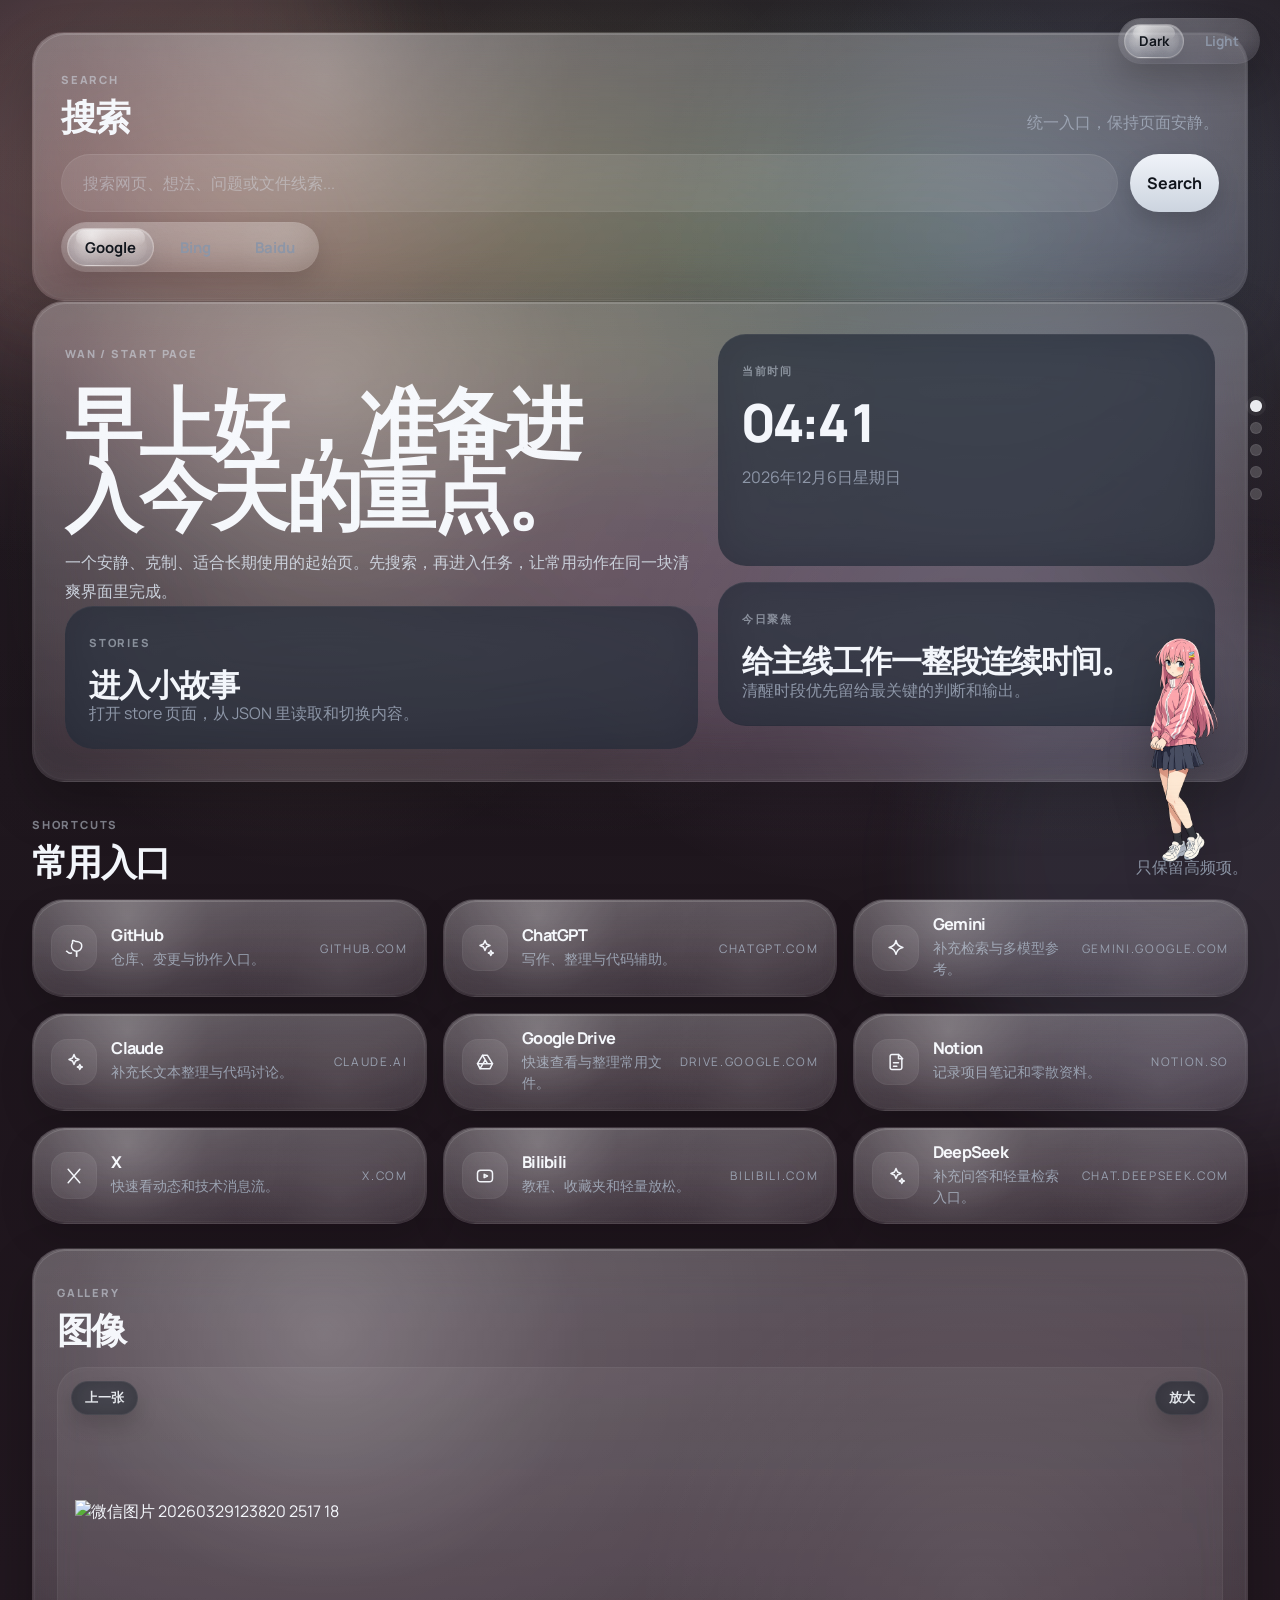
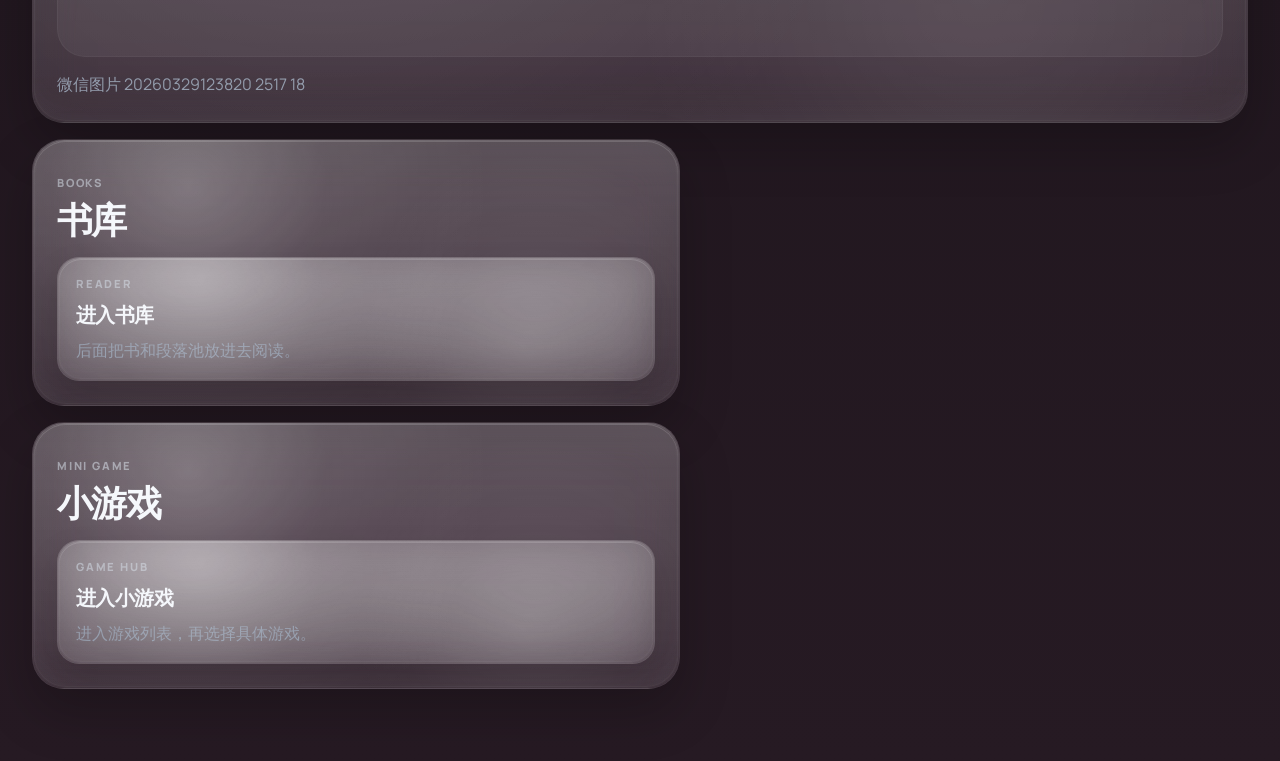
==== commit 5a713a6f: "Update start page, books reader, store, and games" ====
--- a/index.html
+++ b/index.html
@@ -33,7 +33,8 @@
         <button class="rail-dot is-active" type="button" data-target="searchSection" data-label="搜索"></button>
         <button class="rail-dot" type="button" data-target="heroSection" data-label="首页"></button>
         <button class="rail-dot" type="button" data-target="shortcutsSection" data-label="常用入口"></button>
-        <button class="rail-dot" type="button" data-target="dashboardSection" data-label="下方卡片"></button>
+        <button class="rail-dot" type="button" data-target="gallerySection" data-label="图库"></button>
+        <button class="rail-dot" type="button" data-target="widgetsSection" data-label="小组件"></button>
       </nav>
 
       <main class="layout">
@@ -102,8 +103,8 @@
           <div id="quickLinksGrid" class="links-grid"></div>
         </section>
 
-        <section class="dashboard-grid" id="dashboardSection">
-          <article class="glass-card gallery-card">
+        <section class="dashboard-grid">
+          <article class="glass-card gallery-card" id="gallerySection">
             <div class="section-heading compact">
               <div>
                 <p class="eyebrow">GALLERY</p>
@@ -123,35 +124,37 @@
             <p id="galleryCaption" class="section-copy gallery-caption">完整显示原图，观察比例与气质。</p>
           </article>
 
-          <article class="glass-card notes-card">
-            <div class="section-heading compact">
-              <div>
-                <p class="eyebrow">NOTES</p>
-                <h2>轻量备注</h2>
+          <div class="widgets-stack" id="widgetsSection">
+            <article class="glass-card widget-card">
+              <div class="section-heading compact">
+                <div>
+                  <p class="eyebrow">BOOKS</p>
+                  <h2>书库</h2>
+                </div>
               </div>
-            </div>
 
-            <div class="notes-body">
-              <p>少做无意义切换。</p>
-              <p>先产出，再精修。</p>
-              <p>页面始终优先服务效率和质感。</p>
-            </div>
-          </article>
+              <a class="game-entry" href="./books/index.html">
+                <span class="mini-label">READER</span>
+                <strong>进入书库</strong>
+                <span class="quote-meta">后面把书和段落池放进去阅读。</span>
+              </a>
+            </article>
 
-          <article class="glass-card game-card">
-            <div class="section-heading compact">
-              <div>
-                <p class="eyebrow">MINI GAME</p>
-                <h2>小游戏</h2>
+            <article class="glass-card widget-card">
+              <div class="section-heading compact">
+                <div>
+                  <p class="eyebrow">MINI GAME</p>
+                  <h2>小游戏</h2>
+                </div>
               </div>
-            </div>
 
-            <a class="game-entry" href="./games/index.html">
-              <span class="mini-label">GAME HUB</span>
-              <strong>进入小游戏</strong>
-              <span class="quote-meta">先进入游戏列表，再选择画面版或文字交互版打飞机。</span>
-            </a>
-          </article>
+              <a class="game-entry" href="./games/index.html">
+                <span class="mini-label">GAME HUB</span>
+                <strong>进入小游戏</strong>
+                <span class="quote-meta">进入游戏列表，再选择具体游戏。</span>
+              </a>
+            </article>
+          </div>
         </section>
       </main>
     </div>
--- a/styles.css
+++ b/styles.css
@@ -490,12 +490,17 @@
 
 .glass-card {
   position: relative;
-  background: var(--surface);
-  border: 1px solid rgba(255, 255, 255, 0.04);
+  background:
+    linear-gradient(180deg, rgba(255, 255, 255, 0.12), rgba(255, 255, 255, 0.04)),
+    rgba(255, 255, 255, 0.05);
+  border: 1px solid rgba(255, 255, 255, 0.06);
   border-radius: var(--radius-hero);
-  box-shadow: var(--shadow);
-  backdrop-filter: blur(22px);
-  -webkit-backdrop-filter: blur(22px);
+  box-shadow:
+    0 22px 52px rgba(0, 0, 0, 0.22),
+    inset 0 1px 0 rgba(255, 255, 255, 0.12),
+    inset 0 -18px 28px rgba(255, 255, 255, 0.02);
+  backdrop-filter: blur(24px) saturate(150%);
+  -webkit-backdrop-filter: blur(24px) saturate(150%);
   overflow: hidden;
 }
 
@@ -507,8 +512,9 @@
   inset: 0;
   border-radius: inherit;
   background:
-    linear-gradient(180deg, rgba(255, 255, 255, 0.08), rgba(255, 255, 255, 0.02)),
-    radial-gradient(circle at 18% 12%, rgba(255, 255, 255, 0.08), transparent 34%);
+    radial-gradient(circle at 24% 18%, rgba(255, 255, 255, 0.24), rgba(255, 255, 255, 0.06) 26%, transparent 56%),
+    radial-gradient(circle at 78% 74%, rgba(255, 255, 255, 0.08), transparent 34%),
+    linear-gradient(180deg, rgba(255, 255, 255, 0.12), rgba(255, 255, 255, 0.02));
   pointer-events: none;
 }
 
@@ -520,8 +526,9 @@
   inset: 1px;
   border-radius: inherit;
   box-shadow:
-    inset 0 1px 0 rgba(255, 255, 255, 0.08),
-    inset 0 0 0 1px rgba(255, 255, 255, 0.02);
+    inset 0 1px 0 rgba(255, 255, 255, 0.12),
+    inset 0 0 0 1px rgba(255, 255, 255, 0.03),
+    inset 0 -10px 18px rgba(255, 255, 255, 0.02);
   pointer-events: none;
 }
 
@@ -530,6 +537,8 @@
 .gallery-card,
 .notes-card,
 .game-card,
+.function-card,
+.widget-card,
 .link-card {
   transition: transform 220ms ease, box-shadow 220ms ease, background 220ms ease;
 }
@@ -539,6 +548,8 @@
 .gallery-card:hover,
 .notes-card:hover,
 .game-card:hover,
+.function-card:hover,
+.widget-card:hover,
 .link-card:hover {
   transform: translateY(-2px);
   box-shadow: var(--shadow-hover);
@@ -982,13 +993,15 @@
   gap: 14px;
   color: inherit;
   text-decoration: none;
-  background: rgba(255, 255, 255, 0.08);
-  border: 1px solid rgba(255, 255, 255, 0.035);
-  box-shadow:
-    0 14px 30px rgba(0, 0, 0, 0.12),
-    inset 0 1px 0 rgba(255, 255, 255, 0.06);
-  backdrop-filter: blur(20px) saturate(138%);
-  -webkit-backdrop-filter: blur(20px) saturate(138%);
+  background:
+    linear-gradient(180deg, rgba(255, 255, 255, 0.12), rgba(255, 255, 255, 0.04)),
+    rgba(255, 255, 255, 0.06);
+  border: 1px solid rgba(255, 255, 255, 0.06);
+  box-shadow:
+    0 16px 34px rgba(0, 0, 0, 0.14),
+    inset 0 1px 0 rgba(255, 255, 255, 0.1);
+  backdrop-filter: blur(22px) saturate(148%);
+  -webkit-backdrop-filter: blur(22px) saturate(148%);
   overflow: hidden;
 }
 
@@ -1044,13 +1057,15 @@
 .game-entry {
   position: relative;
   display: block;
-  background: rgba(255, 255, 255, 0.08);
-  border: 1px solid rgba(255, 255, 255, 0.035);
-  box-shadow:
-    0 14px 30px rgba(0, 0, 0, 0.12),
-    inset 0 1px 0 rgba(255, 255, 255, 0.06);
-  backdrop-filter: blur(20px) saturate(138%);
-  -webkit-backdrop-filter: blur(20px) saturate(138%);
+  background:
+    linear-gradient(180deg, rgba(255, 255, 255, 0.12), rgba(255, 255, 255, 0.04)),
+    rgba(255, 255, 255, 0.06);
+  border: 1px solid rgba(255, 255, 255, 0.06);
+  box-shadow:
+    0 16px 34px rgba(0, 0, 0, 0.14),
+    inset 0 1px 0 rgba(255, 255, 255, 0.1);
+  backdrop-filter: blur(22px) saturate(148%);
+  -webkit-backdrop-filter: blur(22px) saturate(148%);
   overflow: hidden;
 }
 
@@ -1085,9 +1100,17 @@
   gap: var(--space-2);
 }
 
+.widgets-stack {
+  display: grid;
+  gap: var(--space-2);
+  align-content: start;
+}
+
 .gallery-card,
 .notes-card,
-.game-card {
+.game-card,
+.function-card,
+.widget-card {
   padding: 24px;
 }
 
@@ -1419,6 +1442,7 @@
 @media (max-width: 960px) {
   .hero,
   .dashboard-grid,
+  .widgets-stack,
   .links-grid {
     grid-template-columns: 1fr;
   }
@@ -1456,6 +1480,8 @@
   .gallery-card,
   .notes-card,
   .game-card,
+  .function-card,
+  .widget-card,
   .link-card {
     padding: 20px;
   }
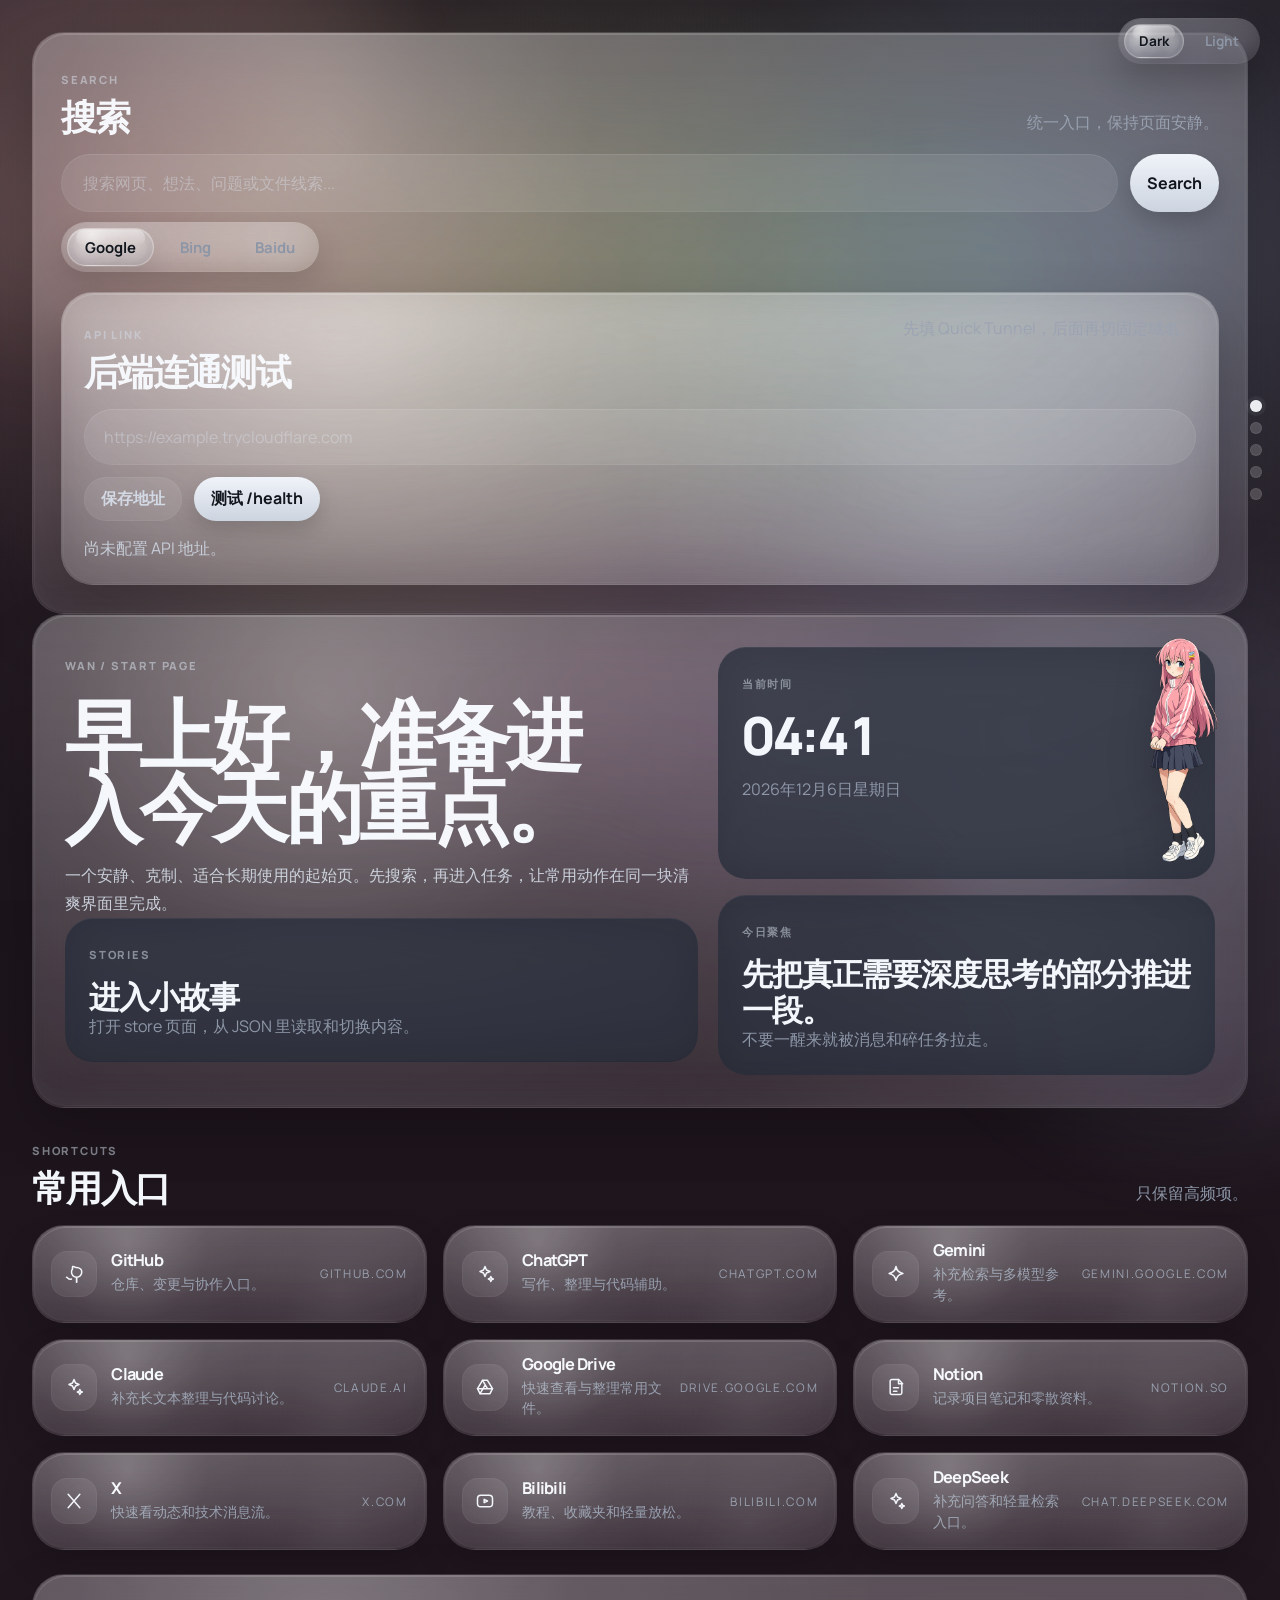
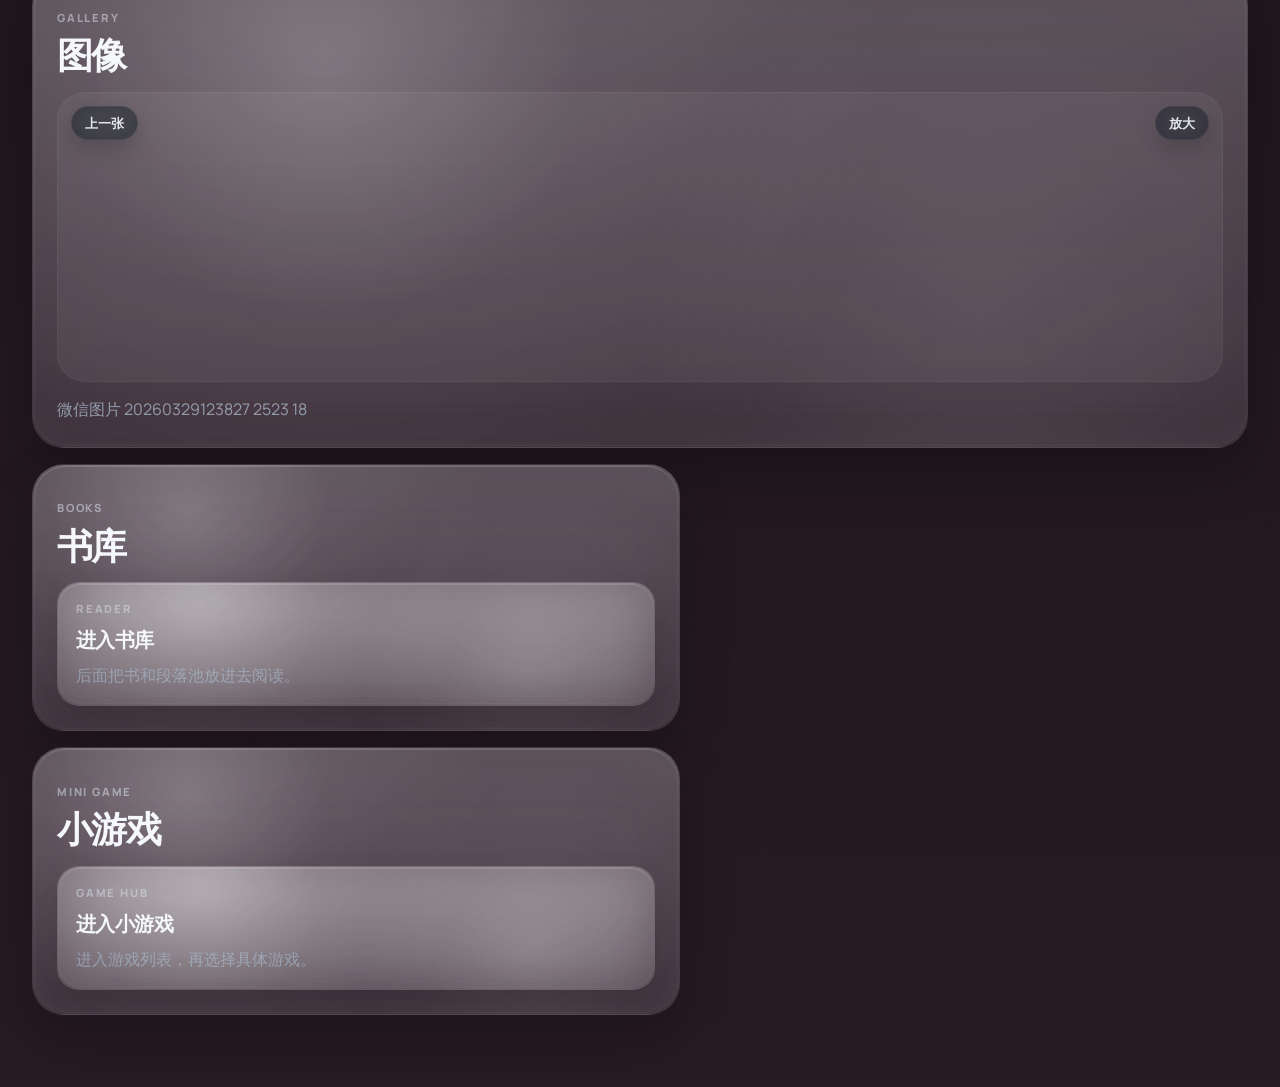
==== commit b8a7fd47: "Add API connectivity test panel to homepage" ====
--- a/index.html
+++ b/index.html
@@ -89,6 +89,34 @@
             <button class="engine-pill" type="button" data-engine="bing">Bing</button>
             <button class="engine-pill" type="button" data-engine="baidu">Baidu</button>
           </div>
+
+          <article class="glass-card api-test-card">
+            <div class="section-heading compact">
+              <div>
+                <p class="eyebrow">API LINK</p>
+                <h2>后端连通测试</h2>
+              </div>
+              <p class="section-copy">先填 Quick Tunnel，后面再切固定域名。</p>
+            </div>
+
+            <div class="api-test-form">
+              <label class="sr-only" for="apiBaseInput">API Base</label>
+              <input
+                id="apiBaseInput"
+                type="url"
+                inputmode="url"
+                placeholder="https://example.trycloudflare.com"
+                autocomplete="off"
+              />
+
+              <div class="api-test-actions">
+                <button id="apiSaveButton" class="subtle-button" type="button">保存地址</button>
+                <button id="apiHealthButton" class="primary-button" type="button">测试 /health</button>
+              </div>
+            </div>
+
+            <p id="apiStatusText" class="api-status-text">尚未配置 API 地址。</p>
+          </article>
         </section>
 
         <section class="links-panel" id="shortcutsSection">
--- a/styles.css
+++ b/styles.css
@@ -894,6 +894,46 @@
   overflow: hidden;
 }
 
+.api-test-card {
+  margin-top: 20px;
+  padding: 22px;
+}
+
+.api-test-form {
+  display: grid;
+  gap: 12px;
+}
+
+.api-test-form input {
+  width: 100%;
+  min-height: 56px;
+  padding: 0 20px;
+  border: 0;
+  border-radius: 999px;
+  background: rgba(255, 255, 255, 0.08);
+  color: var(--text);
+  font: inherit;
+  box-shadow:
+    inset 0 0 0 1px rgba(255, 255, 255, 0.05),
+    inset 0 1px 0 rgba(255, 255, 255, 0.05);
+}
+
+.api-test-form input::placeholder {
+  color: rgba(205, 211, 222, 0.46);
+}
+
+.api-test-actions {
+  display: flex;
+  gap: 12px;
+  flex-wrap: wrap;
+}
+
+.api-status-text {
+  margin: 14px 0 0;
+  color: var(--text-soft);
+  line-height: 1.7;
+}
+
 .engine-pill {
   position: relative;
   z-index: 1;
@@ -1511,6 +1551,10 @@
     flex: 1;
   }
 
+  .api-test-actions {
+    flex-direction: column;
+  }
+
   .hero-copy h1 {
     max-width: none;
   }
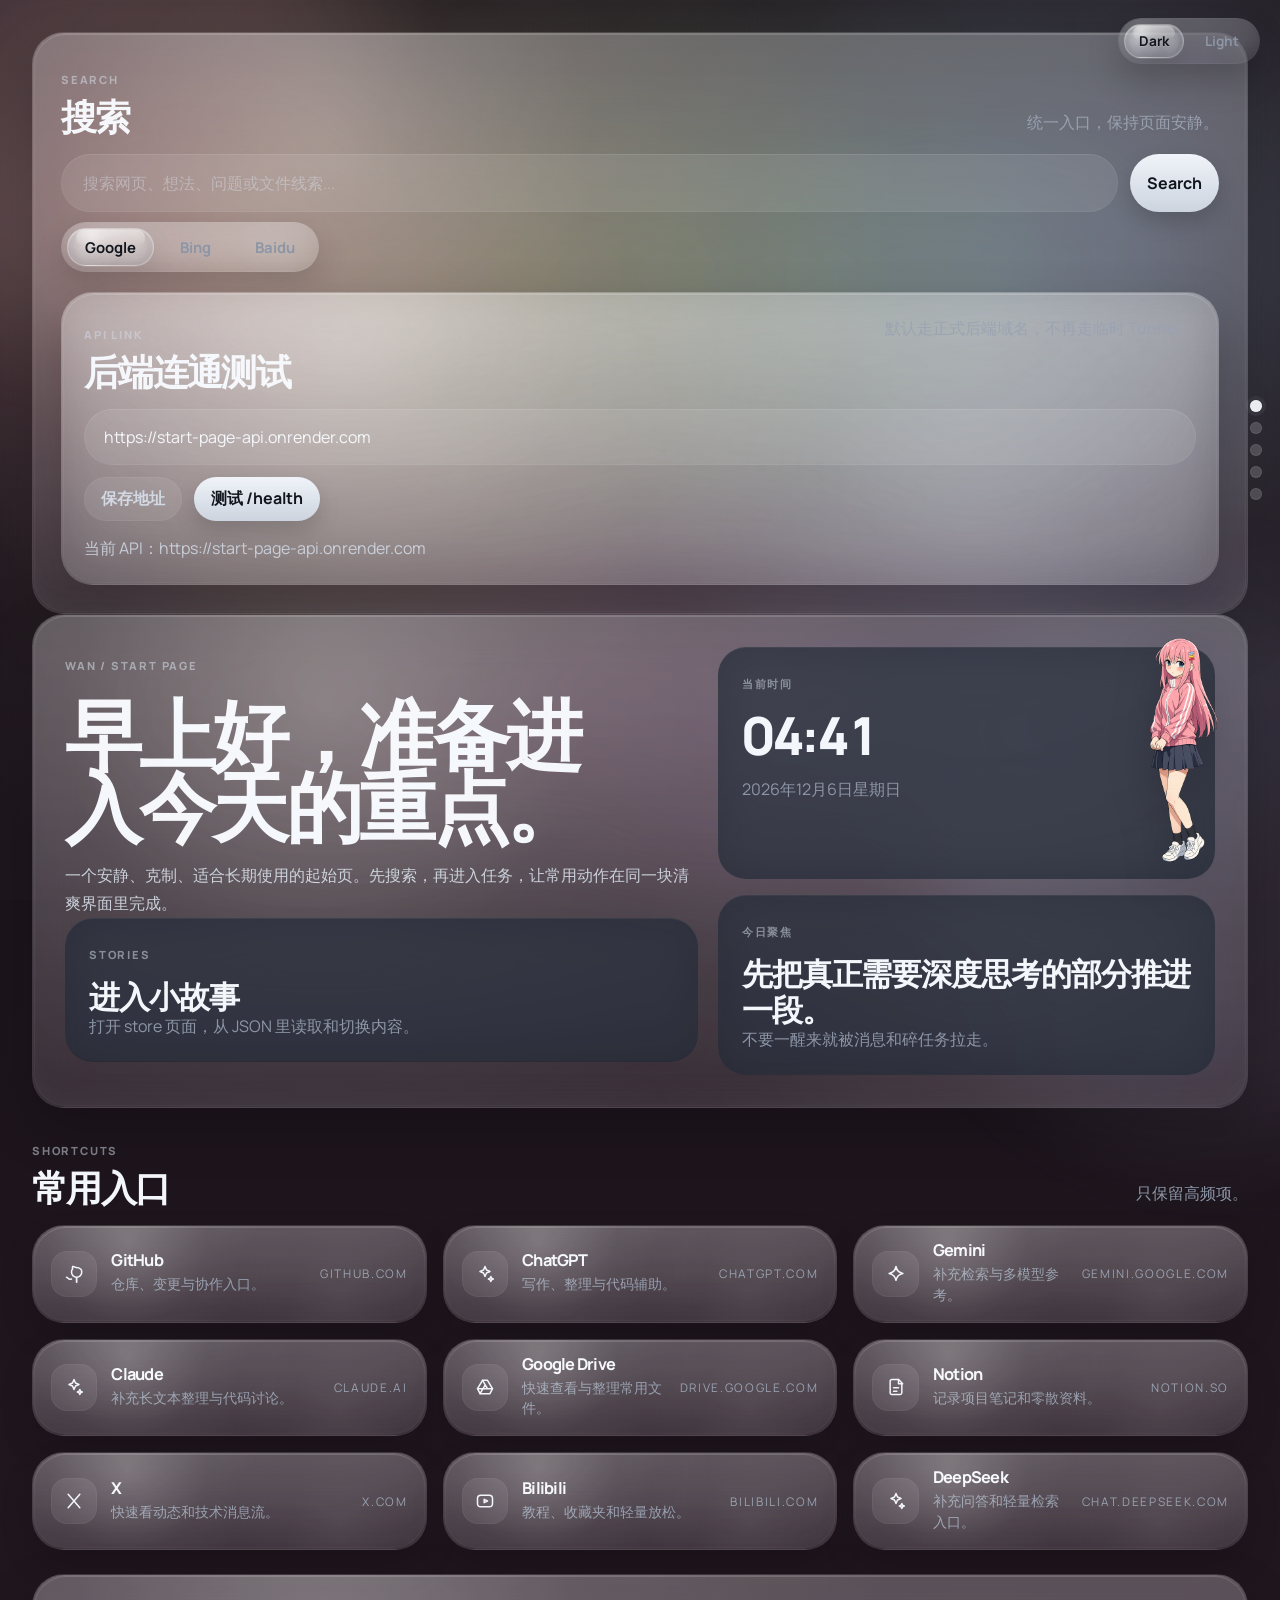
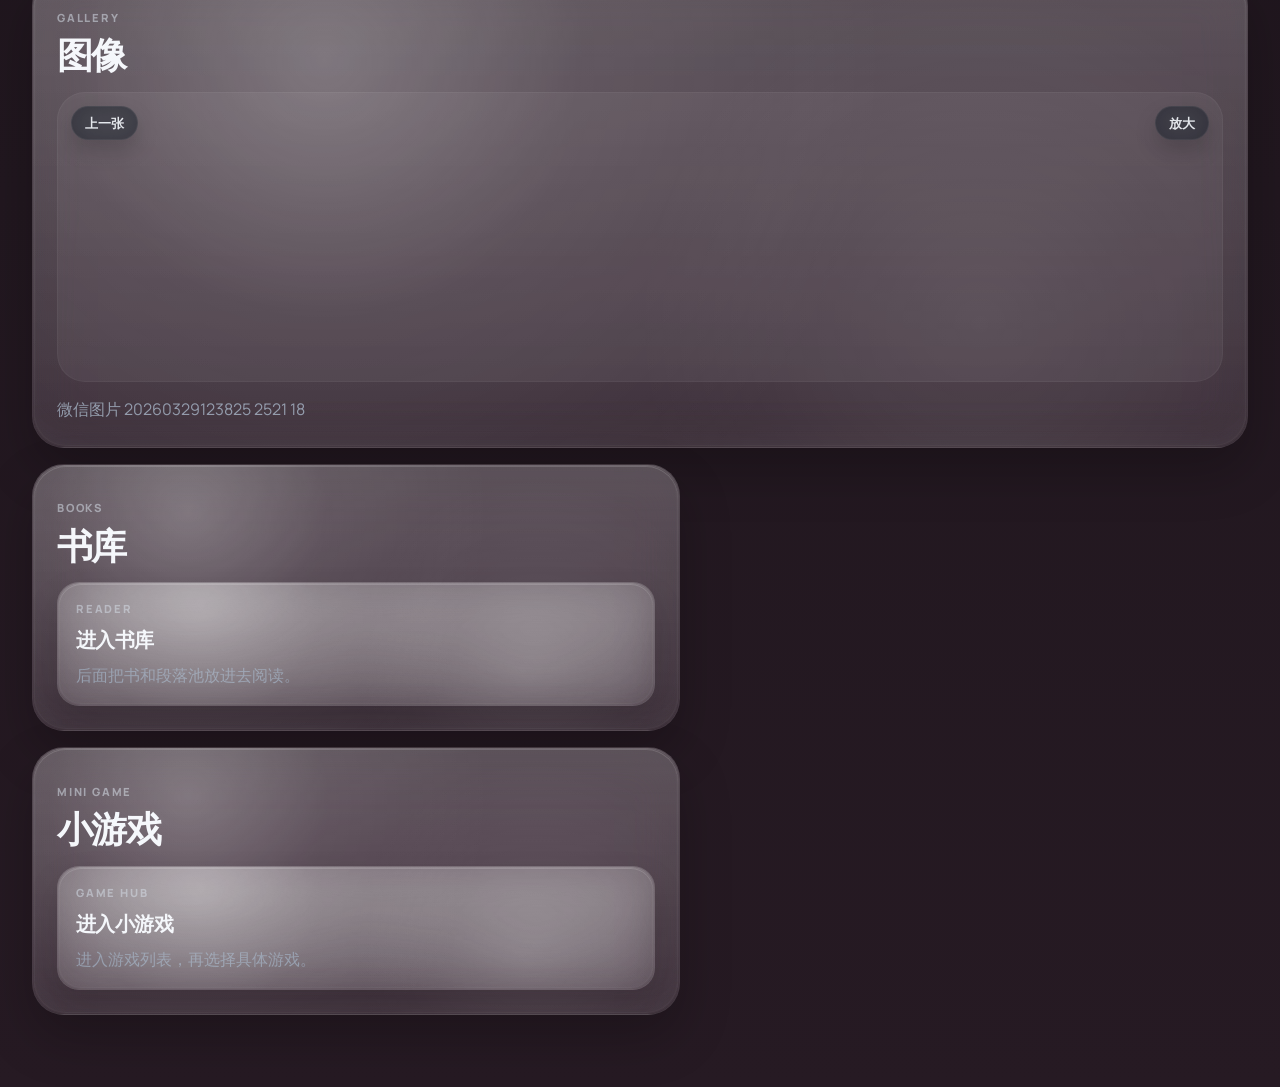
==== commit 4c535443: "Point homepage API test to Render backend" ====
--- a/index.html
+++ b/index.html
@@ -96,7 +96,7 @@
                 <p class="eyebrow">API LINK</p>
                 <h2>后端连通测试</h2>
               </div>
-              <p class="section-copy">先填 Quick Tunnel，后面再切固定域名。</p>
+              <p class="section-copy">默认走正式后端域名，不再走临时 Tunnel。</p>
             </div>
 
             <div class="api-test-form">
@@ -105,7 +105,7 @@
                 id="apiBaseInput"
                 type="url"
                 inputmode="url"
-                placeholder="https://example.trycloudflare.com"
+                placeholder="https://start-page-api.onrender.com"
                 autocomplete="off"
               />
 
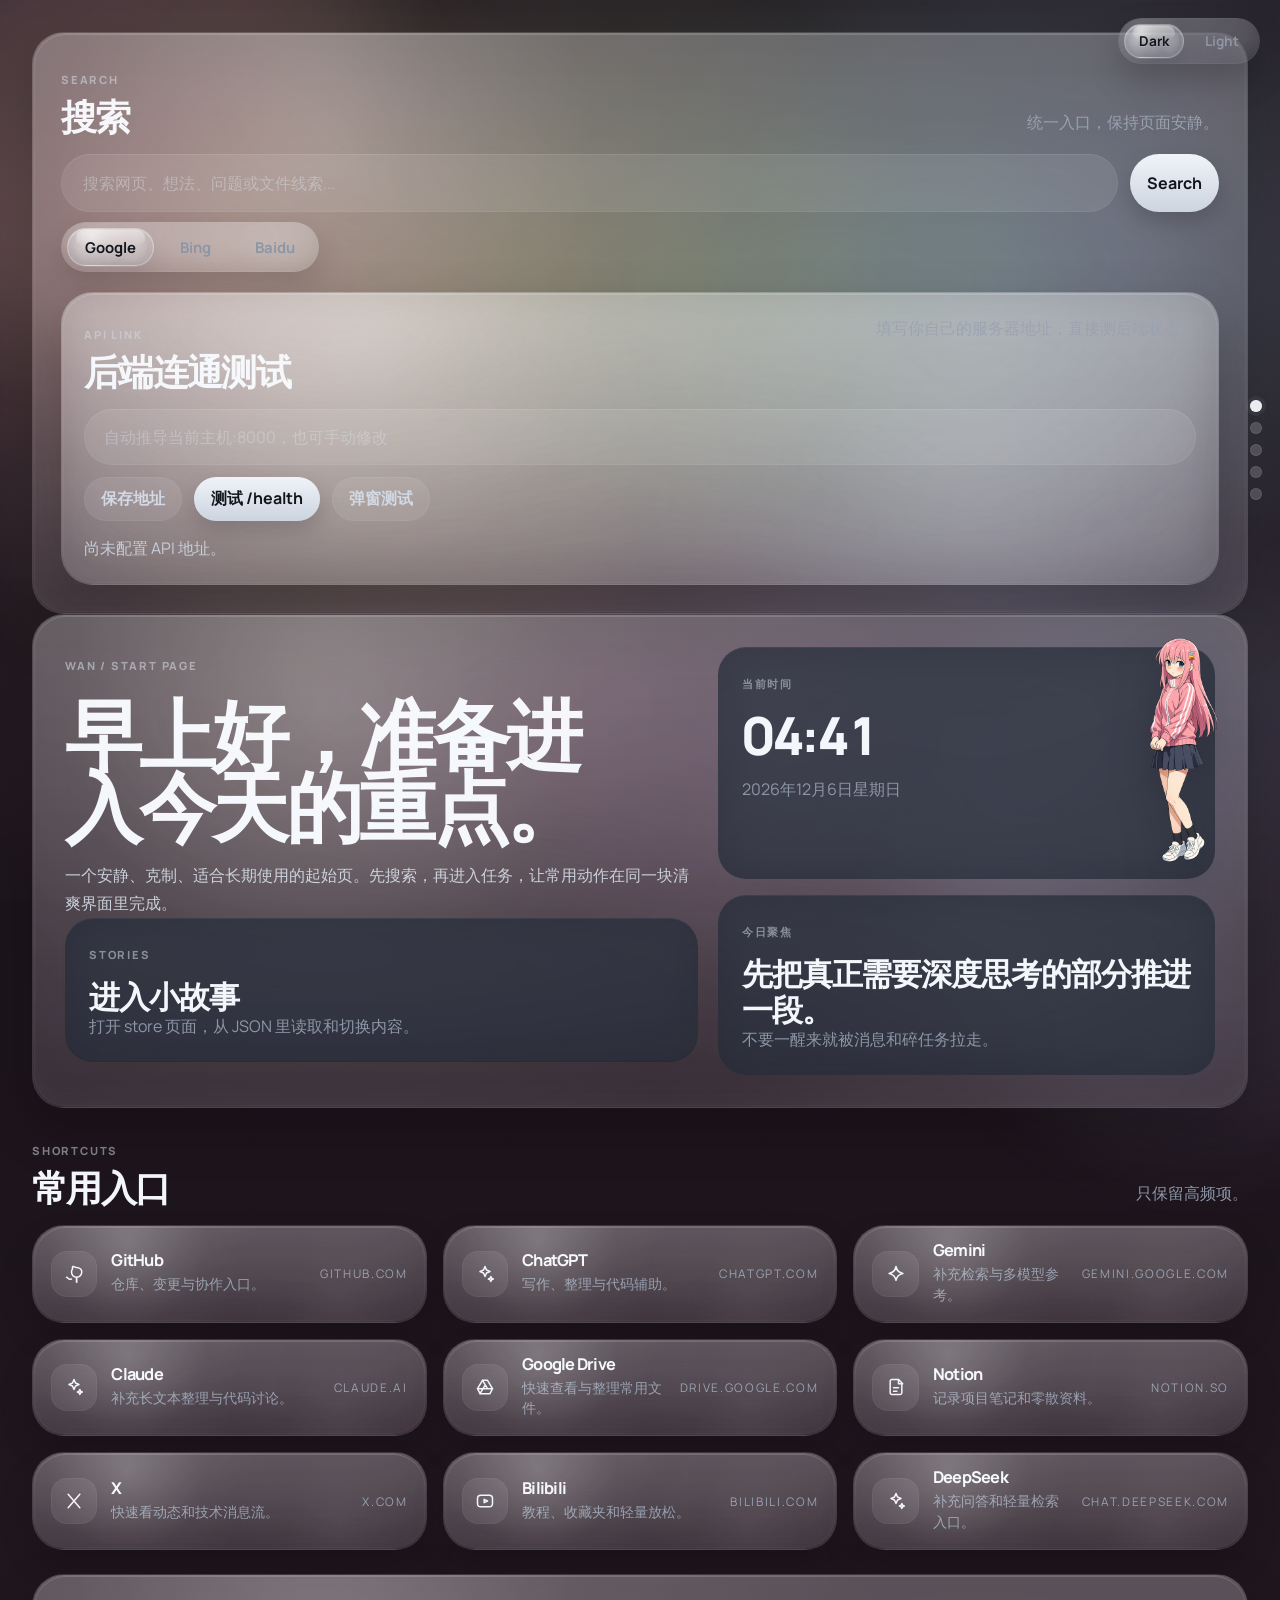
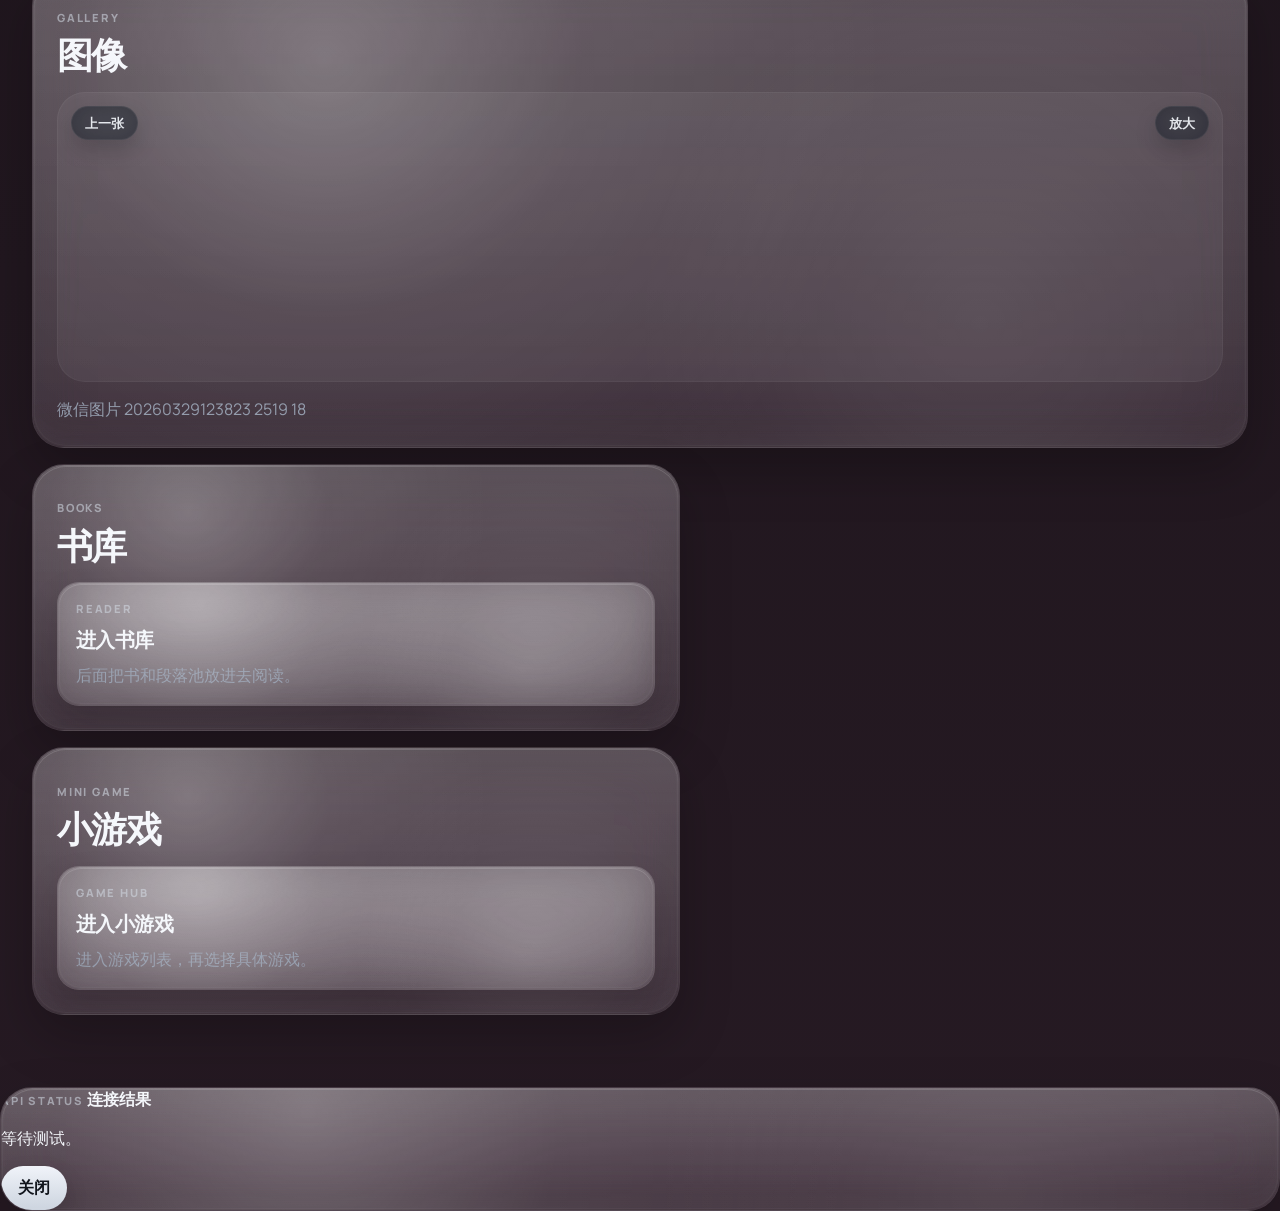
==== commit 6bae578f: "Prepare start page for self-hosted deployment" ====
--- a/index.html
+++ b/index.html
@@ -96,7 +96,7 @@
                 <p class="eyebrow">API LINK</p>
                 <h2>后端连通测试</h2>
               </div>
-              <p class="section-copy">默认走正式后端域名，不再走临时 Tunnel。</p>
+              <p class="section-copy">填写你自己的服务器地址，直接测后端状态。</p>
             </div>
 
             <div class="api-test-form">
@@ -105,13 +105,14 @@
                 id="apiBaseInput"
                 type="url"
                 inputmode="url"
-                placeholder="https://start-page-api.onrender.com"
+                placeholder="自动推导当前主机:8000，也可手动修改"
                 autocomplete="off"
               />
 
               <div class="api-test-actions">
                 <button id="apiSaveButton" class="subtle-button" type="button">保存地址</button>
                 <button id="apiHealthButton" class="primary-button" type="button">测试 /health</button>
+                <button id="apiModalButton" class="subtle-button" type="button">弹窗测试</button>
               </div>
             </div>
 
@@ -204,6 +205,16 @@
       <p id="galleryLightboxCaption" class="gallery-lightbox-caption"></p>
     </div>
 
+    <div id="apiResultModal" class="api-result-modal" aria-hidden="true">
+      <div class="api-result-backdrop" id="apiResultBackdrop"></div>
+      <div class="api-result-panel glass-card" role="dialog" aria-modal="true" aria-labelledby="apiResultTitle">
+        <span class="mini-label">API STATUS</span>
+        <strong id="apiResultTitle" class="api-result-title">连接结果</strong>
+        <p id="apiResultBody" class="api-result-body">等待测试。</p>
+        <button id="apiResultClose" class="primary-button" type="button">关闭</button>
+      </div>
+    </div>
+
     <script src="./script.js"></script>
   </body>
 </html>
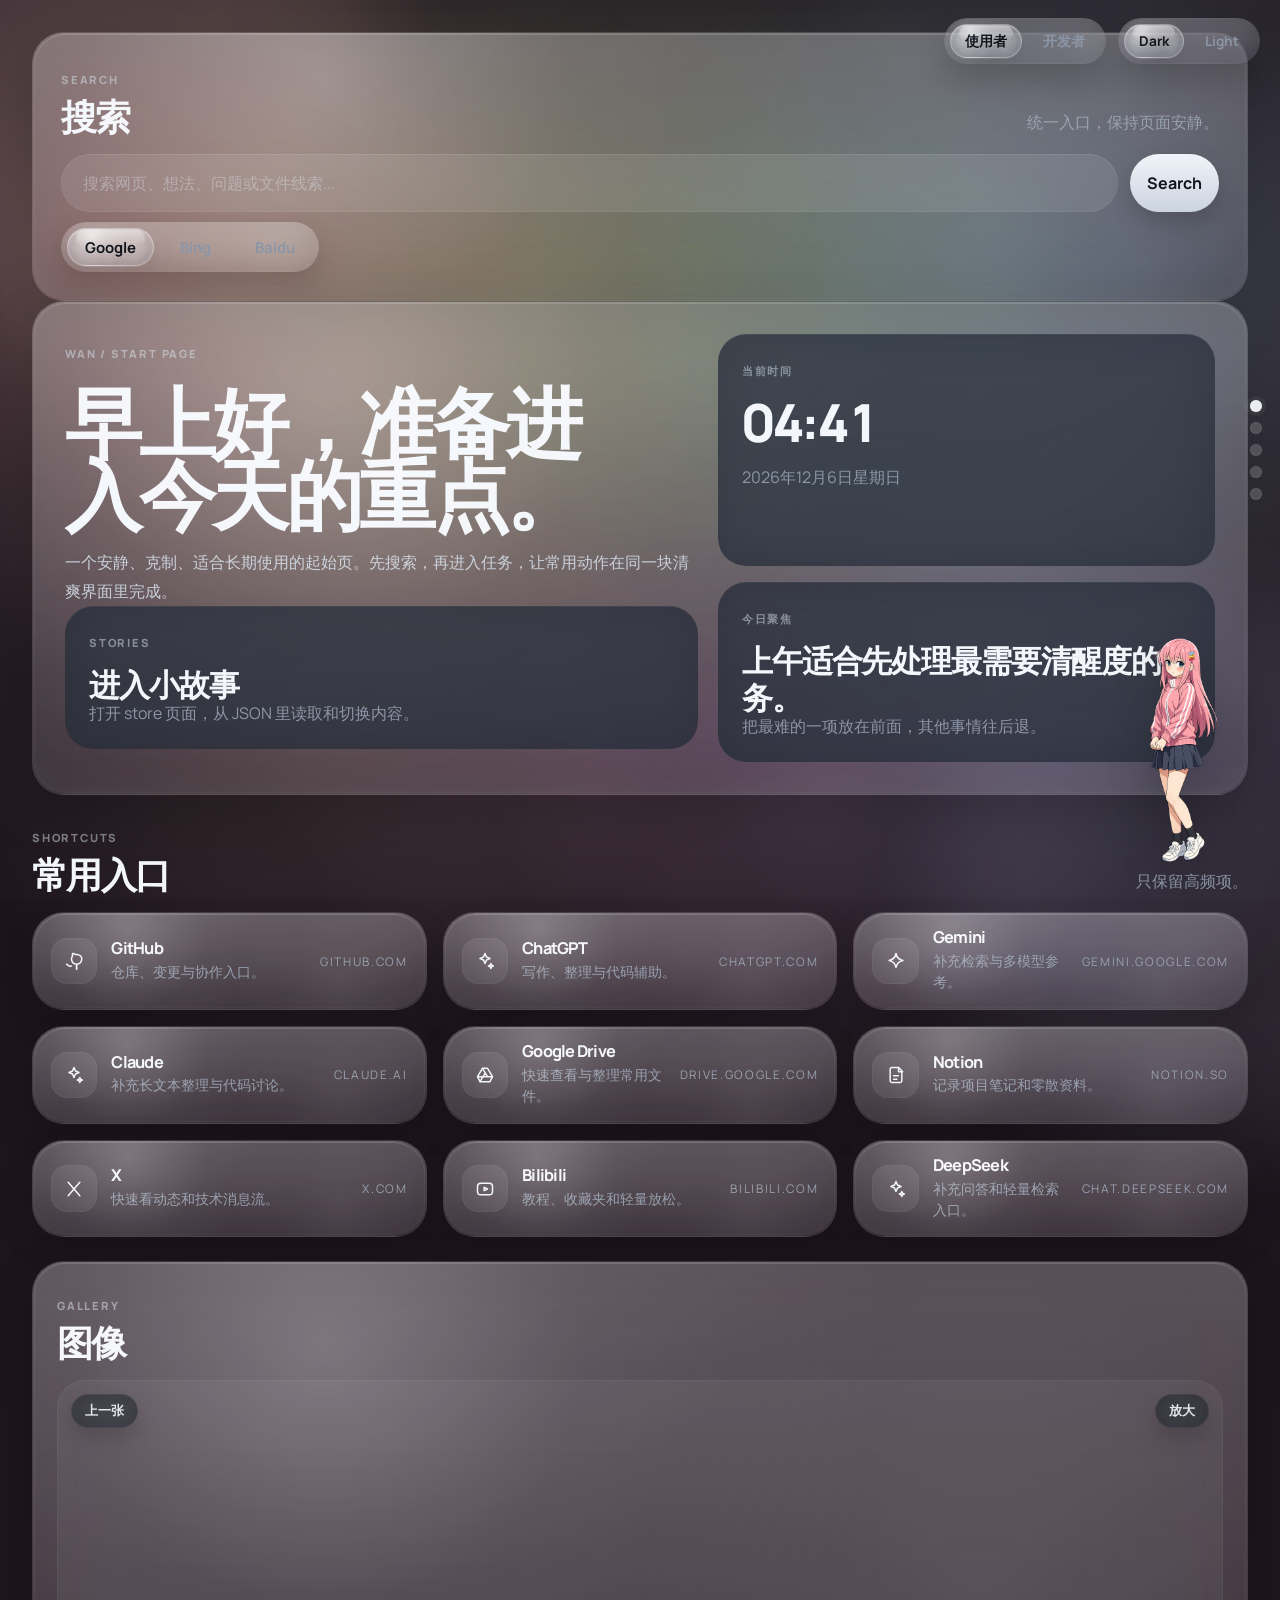
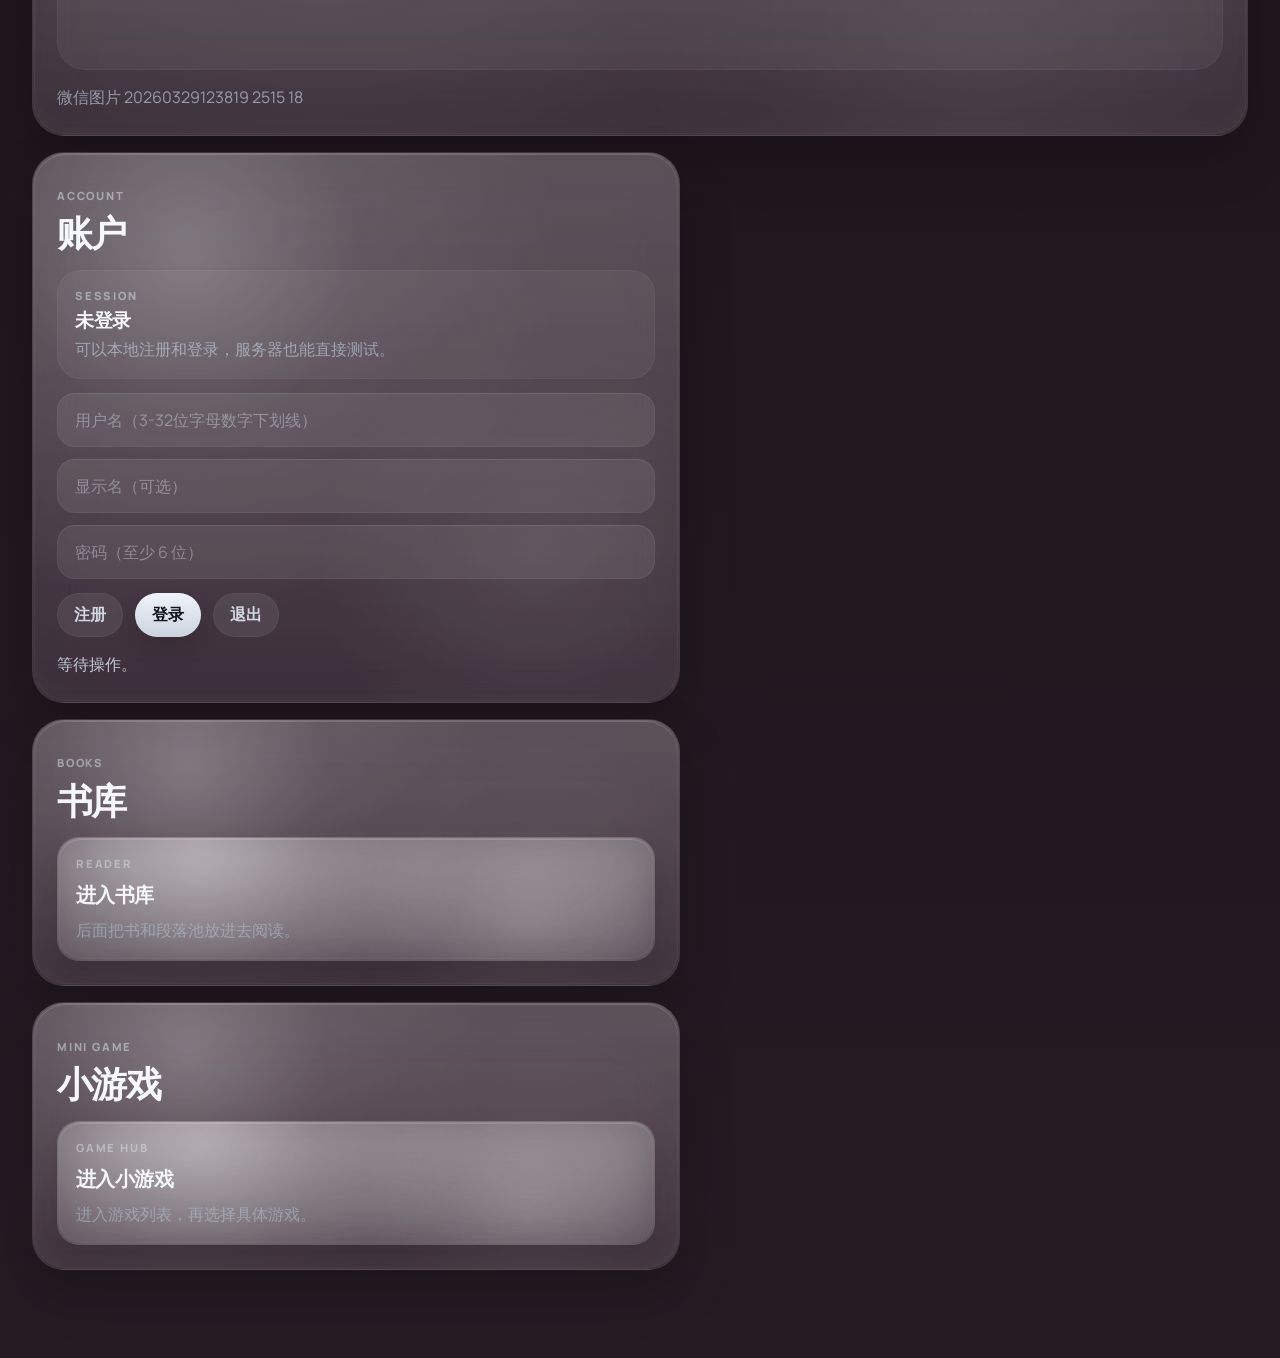
==== commit 7e87ea34: "Add auth panel and developer debug logs" ====
--- a/index.html
+++ b/index.html
@@ -22,10 +22,18 @@
       <div class="ambient ambient-top"></div>
       <div class="ambient ambient-bottom"></div>
 
-      <div class="theme-switch" role="group" aria-label="主题切换">
-        <span class="segment-highlight" aria-hidden="true"></span>
-        <button id="themeDarkButton" class="theme-button is-active" type="button" aria-pressed="true">Dark</button>
-        <button id="themeLightButton" class="theme-button" type="button" aria-pressed="false">Light</button>
+      <div class="top-switches">
+        <div class="mode-switch" role="group" aria-label="页面模式切换">
+          <span class="segment-highlight" aria-hidden="true"></span>
+          <button id="userModeButton" class="mode-button is-active" type="button" aria-pressed="true">使用者</button>
+          <button id="developerModeButton" class="mode-button" type="button" aria-pressed="false">开发者</button>
+        </div>
+
+        <div class="theme-switch" role="group" aria-label="主题切换">
+          <span class="segment-highlight" aria-hidden="true"></span>
+          <button id="themeDarkButton" class="theme-button is-active" type="button" aria-pressed="true">Dark</button>
+          <button id="themeLightButton" class="theme-button" type="button" aria-pressed="false">Light</button>
+        </div>
       </div>
 
       <nav class="section-rail" aria-label="页面导航">
@@ -90,7 +98,7 @@
             <button class="engine-pill" type="button" data-engine="baidu">Baidu</button>
           </div>
 
-          <article class="glass-card api-test-card">
+          <article class="glass-card api-test-card developer-only-card" id="apiTestCard">
             <div class="section-heading compact">
               <div>
                 <p class="eyebrow">API LINK</p>
@@ -154,6 +162,40 @@
           </article>
 
           <div class="widgets-stack" id="widgetsSection">
+            <article class="glass-card widget-card auth-card">
+              <div class="section-heading compact">
+                <div>
+                  <p class="eyebrow">ACCOUNT</p>
+                  <h2>账户</h2>
+                </div>
+              </div>
+
+              <div class="auth-status-block">
+                <span class="mini-label">SESSION</span>
+                <strong id="authStatusTitle" class="auth-status-title">未登录</strong>
+                <span id="authStatusMeta" class="quote-meta">可以本地注册和登录，服务器也能直接测试。</span>
+              </div>
+
+              <div class="auth-form-grid">
+                <label class="sr-only" for="authUsernameInput">用户名</label>
+                <input id="authUsernameInput" class="auth-input" type="text" placeholder="用户名（3-32位字母数字下划线）" autocomplete="username" />
+
+                <label class="sr-only" for="authDisplayNameInput">显示名</label>
+                <input id="authDisplayNameInput" class="auth-input" type="text" placeholder="显示名（可选）" autocomplete="nickname" />
+
+                <label class="sr-only" for="authPasswordInput">密码</label>
+                <input id="authPasswordInput" class="auth-input" type="password" placeholder="密码（至少 6 位）" autocomplete="current-password" />
+              </div>
+
+              <div class="auth-actions">
+                <button id="authRegisterButton" class="subtle-button" type="button">注册</button>
+                <button id="authLoginButton" class="primary-button" type="button">登录</button>
+                <button id="authLogoutButton" class="subtle-button" type="button">退出</button>
+              </div>
+
+              <p id="authResultText" class="api-status-text">等待操作。</p>
+            </article>
+
             <article class="glass-card widget-card">
               <div class="section-heading compact">
                 <div>
@@ -182,6 +224,24 @@
                 <strong>进入小游戏</strong>
                 <span class="quote-meta">进入游戏列表，再选择具体游戏。</span>
               </a>
+            </article>
+
+            <article class="glass-card widget-card developer-only-card debug-log-card" id="debugLogCard">
+              <div class="section-heading compact">
+                <div>
+                  <p class="eyebrow">DEBUG LOG</p>
+                  <h2>调试记录</h2>
+                </div>
+              </div>
+
+              <div class="debug-log-actions">
+                <button id="debugLogClearButton" class="subtle-button" type="button">清空记录</button>
+                <button id="debugLogCopyButton" class="subtle-button" type="button">复制记录</button>
+              </div>
+
+              <div id="debugLogList" class="debug-log-list">
+                <p class="debug-log-empty">开发者模式下的操作记录会显示在这里。</p>
+              </div>
             </article>
           </div>
         </section>
@@ -211,7 +271,10 @@
         <span class="mini-label">API STATUS</span>
         <strong id="apiResultTitle" class="api-result-title">连接结果</strong>
         <p id="apiResultBody" class="api-result-body">等待测试。</p>
-        <button id="apiResultClose" class="primary-button" type="button">关闭</button>
+        <div class="api-result-actions">
+          <button id="apiResultCopy" class="subtle-button" type="button">复制调试信息</button>
+          <button id="apiResultClose" class="primary-button" type="button">关闭</button>
+        </div>
       </div>
     </div>
 
--- a/styles.css
+++ b/styles.css
@@ -132,6 +132,8 @@
 .interactive-panel,
 .link-card,
 .game-entry,
+.mode-switch,
+.mode-button,
 .theme-switch,
 .theme-button,
 .engine-switch,
@@ -175,11 +177,18 @@
   overflow: hidden;
 }
 
-.theme-switch {
+.top-switches {
   position: fixed;
   top: 18px;
   right: 20px;
   z-index: 3;
+  display: flex;
+  align-items: center;
+  gap: 12px;
+}
+
+.theme-switch,
+.mode-switch {
   display: inline-flex;
   gap: 6px;
   padding: 6px;
@@ -199,6 +208,7 @@
 }
 
 .theme-switch::before,
+.mode-switch::before,
 .engine-switch::before {
   content: "";
   position: absolute;
@@ -212,6 +222,7 @@
 }
 
 .theme-switch::after,
+.mode-switch::after,
 .engine-switch::after {
   content: "";
   position: absolute;
@@ -344,7 +355,8 @@
     0 12px 30px rgba(21, 29, 43, 0.08);
 }
 
-.theme-button {
+.theme-button,
+.mode-button {
   position: relative;
   z-index: 1;
   min-height: 34px;
@@ -363,12 +375,15 @@
 }
 
 .theme-button:hover,
-.theme-button:focus-visible {
+.theme-button:focus-visible,
+.mode-button:hover,
+.mode-button:focus-visible {
   transform: translateY(-1px);
   outline: none;
 }
 
-.theme-button.is-active {
+.theme-button.is-active,
+.mode-button.is-active {
   color: #12161d;
   text-shadow: 0 1px 0 rgba(255, 255, 255, 0.14);
 }
@@ -381,7 +396,16 @@
     var(--liquid-shell-shadow);
 }
 
-body[data-theme="light"] .theme-button.is-active {
+body[data-theme="light"] .mode-switch {
+  background: var(--liquid-shell-bg);
+  box-shadow:
+    inset 0 1px 0 var(--liquid-shell-highlight),
+    inset 0 0 0 1px var(--liquid-shell-border),
+    var(--liquid-shell-shadow);
+}
+
+body[data-theme="light"] .theme-button.is-active,
+body[data-theme="light"] .mode-button.is-active {
   color: #fff;
 }
 
@@ -899,6 +923,27 @@
   padding: 22px;
 }
 
+.developer-only-card {
+  transition:
+    opacity 180ms ease,
+    transform 220ms ease,
+    max-height 220ms ease,
+    margin 220ms ease,
+    padding 220ms ease;
+  overflow: hidden;
+}
+
+body[data-app-mode="user"] .developer-only-card {
+  opacity: 0;
+  transform: translateY(-10px);
+  pointer-events: none;
+  max-height: 0;
+  margin-top: 0;
+  padding-top: 0;
+  padding-bottom: 0;
+  border-width: 0;
+}
+
 .api-test-form {
   display: grid;
   gap: 12px;
@@ -928,10 +973,174 @@
   flex-wrap: wrap;
 }
 
+.auth-status-block {
+  display: grid;
+  gap: 6px;
+  margin-top: 4px;
+  padding: 18px;
+  border-radius: 24px;
+  background: rgba(255, 255, 255, 0.05);
+  box-shadow: inset 0 0 0 1px rgba(255, 255, 255, 0.04);
+}
+
+.auth-status-title {
+  font-size: 1.2rem;
+  line-height: 1.2;
+  letter-spacing: -0.02em;
+}
+
+.auth-form-grid {
+  display: grid;
+  gap: 12px;
+  margin-top: 14px;
+}
+
+.auth-input {
+  width: 100%;
+  min-height: 54px;
+  padding: 0 18px;
+  border: 0;
+  border-radius: 18px;
+  background: rgba(255, 255, 255, 0.08);
+  color: var(--text);
+  font: inherit;
+  box-shadow:
+    inset 0 0 0 1px rgba(255, 255, 255, 0.05),
+    inset 0 1px 0 rgba(255, 255, 255, 0.05);
+}
+
+.auth-input::placeholder {
+  color: rgba(205, 211, 222, 0.46);
+}
+
+.auth-actions,
+.debug-log-actions {
+  display: flex;
+  gap: 12px;
+  flex-wrap: wrap;
+  margin-top: 14px;
+}
+
+.debug-log-list {
+  display: grid;
+  gap: 12px;
+  margin-top: 14px;
+}
+
+.debug-log-item {
+  padding: 14px 16px;
+  border-radius: 20px;
+  background: rgba(255, 255, 255, 0.05);
+  box-shadow: inset 0 0 0 1px rgba(255, 255, 255, 0.04);
+}
+
+.debug-log-head {
+  display: flex;
+  justify-content: space-between;
+  gap: 12px;
+  align-items: center;
+  color: var(--text);
+  font-size: 0.92rem;
+}
+
+.debug-log-head span {
+  color: var(--text-faint);
+  font-size: 0.78rem;
+  letter-spacing: 0.06em;
+  text-transform: uppercase;
+}
+
+.debug-log-detail {
+  margin: 10px 0 0;
+  white-space: pre-wrap;
+  word-break: break-word;
+  color: var(--text-soft);
+  font-family: "SFMono-Regular", "JetBrains Mono", "Fira Code", "Cascadia Code", monospace;
+  font-size: 0.84rem;
+  line-height: 1.65;
+  -webkit-user-select: text;
+  user-select: text;
+}
+
+.debug-log-empty {
+  margin: 0;
+  padding: 14px 16px;
+  border-radius: 20px;
+  background: rgba(255, 255, 255, 0.05);
+  color: var(--text-soft);
+  box-shadow: inset 0 0 0 1px rgba(255, 255, 255, 0.04);
+}
+
 .api-status-text {
   margin: 14px 0 0;
   color: var(--text-soft);
   line-height: 1.7;
+}
+
+.api-result-modal {
+  position: fixed;
+  inset: 0;
+  z-index: 12;
+  display: grid;
+  place-items: center;
+  padding: 24px;
+  opacity: 0;
+  pointer-events: none;
+  transition: opacity 220ms ease;
+}
+
+.api-result-modal.is-open {
+  opacity: 1;
+  pointer-events: auto;
+}
+
+.api-result-backdrop {
+  position: absolute;
+  inset: 0;
+  background: rgba(6, 8, 12, 0.46);
+  backdrop-filter: blur(10px);
+  -webkit-backdrop-filter: blur(10px);
+}
+
+.api-result-panel {
+  position: relative;
+  z-index: 1;
+  width: min(100%, 680px);
+  padding: 24px;
+  border-radius: 28px;
+}
+
+.api-result-title {
+  display: block;
+  margin-top: 12px;
+  font-size: 1.5rem;
+  line-height: 1.1;
+  letter-spacing: -0.03em;
+}
+
+.api-result-body {
+  margin: 14px 0 0;
+  color: var(--text-soft);
+  font-family: "SFMono-Regular", "JetBrains Mono", "Fira Code", "Cascadia Code", monospace;
+  font-size: 0.94rem;
+  line-height: 1.75;
+  white-space: pre-wrap;
+  word-break: break-word;
+  -webkit-user-select: text;
+  user-select: text;
+  cursor: text;
+}
+
+.api-result-actions {
+  display: flex;
+  gap: 12px;
+  flex-wrap: wrap;
+  margin-top: 18px;
+}
+
+.api-result-panel .primary-button,
+.api-result-panel .subtle-button {
+  margin-top: 0;
 }
 
 .engine-pill {
@@ -966,21 +1175,25 @@
 }
 
 .theme-switch.is-pressing .segment-highlight,
+.mode-switch.is-pressing .segment-highlight,
 .engine-switch.is-pressing .segment-highlight {
   transform: scaleX(calc(var(--liquid-bubble-scale) * 1.04)) scaleY(0.94);
 }
 
 .theme-button:hover,
+.mode-button:hover,
 .engine-pill:hover {
   color: rgba(243, 246, 251, 0.88);
 }
 
 body[data-theme="light"] .theme-button:hover,
+body[data-theme="light"] .mode-button:hover,
 body[data-theme="light"] .engine-pill:hover {
   color: rgba(32, 38, 47, 0.8);
 }
 
 .theme-switch:focus-within,
+.mode-switch:focus-within,
 .engine-switch:focus-within {
   box-shadow:
     inset 0 1px 0 var(--liquid-shell-highlight),
@@ -992,6 +1205,7 @@
 
 @supports not ((backdrop-filter: blur(1px)) or (-webkit-backdrop-filter: blur(1px))) {
   .theme-switch,
+  .mode-switch,
   .engine-switch,
   .segment-highlight {
     backdrop-filter: none;
@@ -999,11 +1213,13 @@
   }
 
   .theme-switch,
+  .mode-switch,
   .engine-switch {
     background: rgba(34, 40, 52, 0.82);
   }
 
   body[data-theme="light"] .theme-switch,
+  body[data-theme="light"] .mode-switch,
   body[data-theme="light"] .engine-switch {
     background: rgba(255, 255, 255, 0.88);
   }
@@ -1506,9 +1722,16 @@
     padding: 18px 14px 42px;
   }
 
-  .theme-switch {
+  .top-switches {
     top: 12px;
     right: 14px;
+    gap: 10px;
+  }
+
+  .theme-switch,
+  .mode-switch {
+    transform: scale(0.96);
+    transform-origin: top right;
   }
 
   .section-rail {
@@ -1565,6 +1788,12 @@
 }
 
 @media (max-width: 560px) {
+  .top-switches {
+    top: 10px;
+    right: 10px;
+    gap: 8px;
+  }
+
   .section-rail {
     top: auto;
     bottom: 18px;
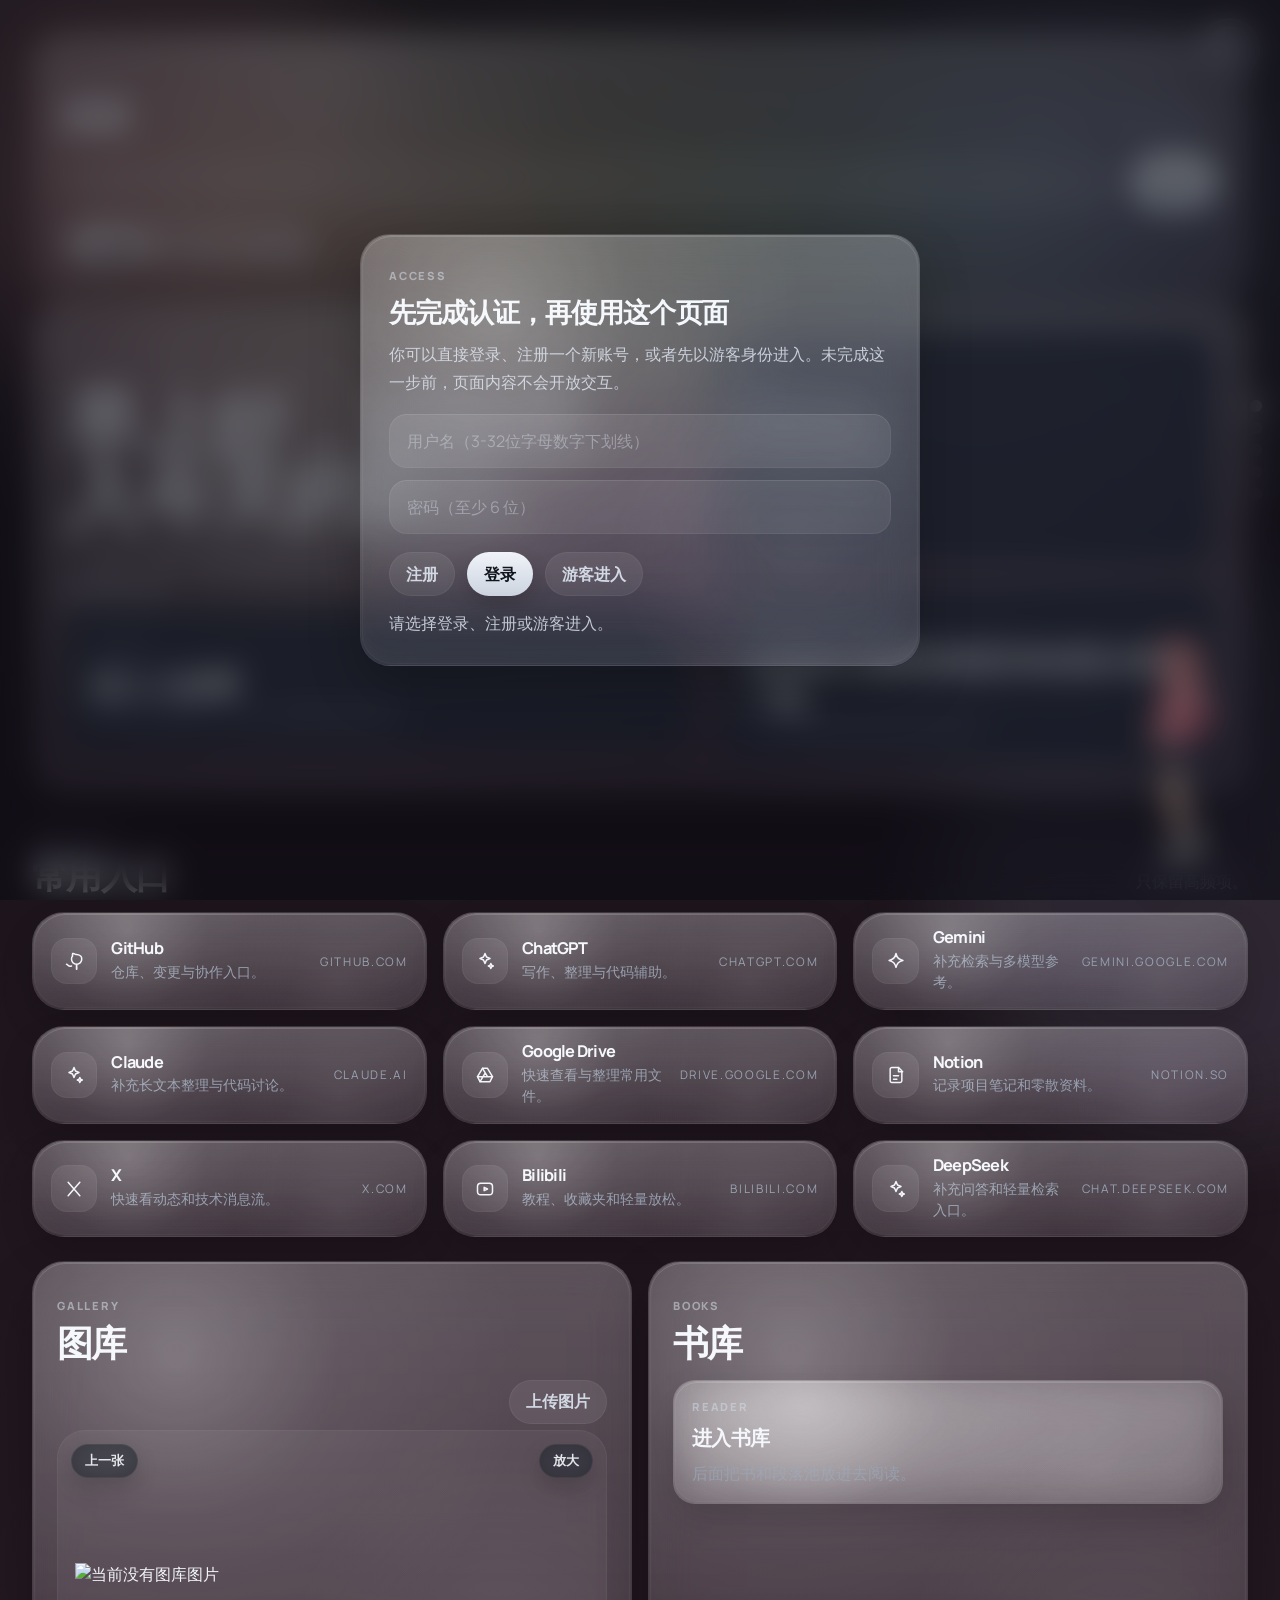
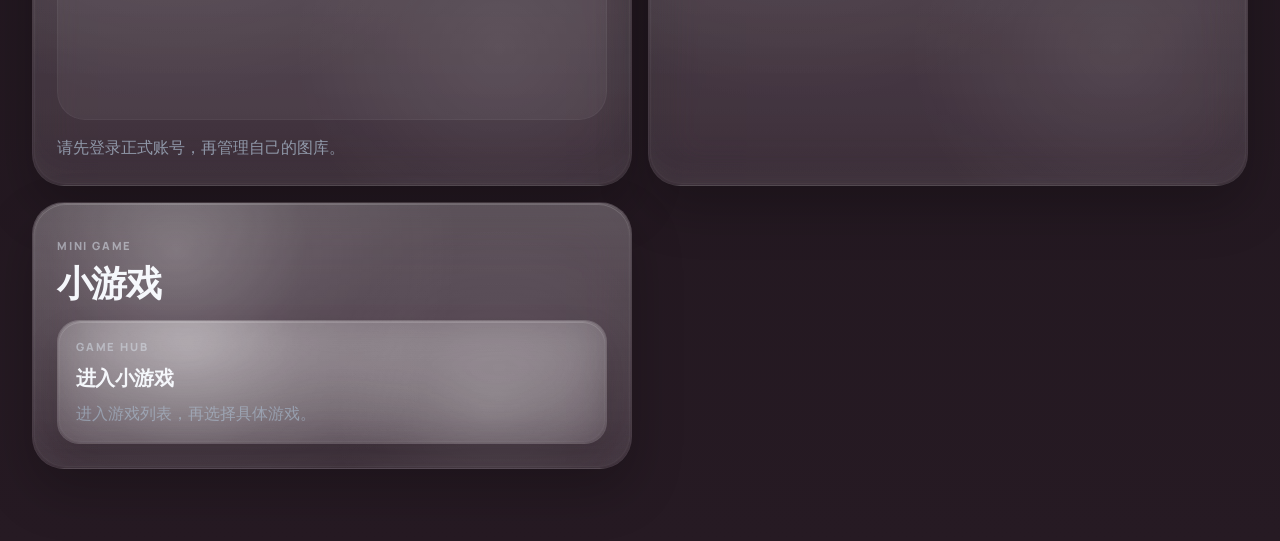
==== commit 476c85d9: "Add auth modal debug output" ====
--- a/index.html
+++ b/index.html
@@ -22,19 +22,9 @@
       <div class="ambient ambient-top"></div>
       <div class="ambient ambient-bottom"></div>
 
-      <div class="top-switches">
-        <div class="mode-switch" role="group" aria-label="页面模式切换">
-          <span class="segment-highlight" aria-hidden="true"></span>
-          <button id="userModeButton" class="mode-button is-active" type="button" aria-pressed="true">使用者</button>
-          <button id="developerModeButton" class="mode-button" type="button" aria-pressed="false">开发者</button>
-        </div>
-
-        <div class="theme-switch" role="group" aria-label="主题切换">
-          <span class="segment-highlight" aria-hidden="true"></span>
-          <button id="themeDarkButton" class="theme-button is-active" type="button" aria-pressed="true">Dark</button>
-          <button id="themeLightButton" class="theme-button" type="button" aria-pressed="false">Light</button>
-        </div>
-      </div>
+      <a id="settingsAvatarButton" class="settings-avatar-button" href="./personal/index.html" aria-label="进入用户设置页面">
+        <span id="settingsAvatarInitials" class="settings-avatar-initials">WA</span>
+      </a>
 
       <nav class="section-rail" aria-label="页面导航">
         <span class="rail-indicator" id="railIndicator" aria-hidden="true"></span>
@@ -141,59 +131,30 @@
         </section>
 
         <section class="dashboard-grid">
-          <article class="glass-card gallery-card" id="gallerySection">
-            <div class="section-heading compact">
-              <div>
-                <p class="eyebrow">GALLERY</p>
-                <h2>图像</h2>
-              </div>
-            </div>
-
-            <div class="gallery-frame interactive-panel" id="galleryFrame" role="button" tabindex="0" aria-label="点击切换图片">
-              <button id="galleryPrevButton" class="gallery-nav-button gallery-prev-button" type="button" aria-label="查看上一张图片">
-                上一张
-              </button>
-              <button id="galleryZoomButton" class="gallery-zoom-button" type="button" aria-label="放大查看当前图片">
-                放大
-              </button>
-              <img id="galleryImage" src="./assets/gallery/hero-reference.jpg" alt="Gallery preview" />
-            </div>
-            <p id="galleryCaption" class="section-copy gallery-caption">完整显示原图，观察比例与气质。</p>
-          </article>
-
           <div class="widgets-stack" id="widgetsSection">
-            <article class="glass-card widget-card auth-card">
-              <div class="section-heading compact">
-                <div>
-                  <p class="eyebrow">ACCOUNT</p>
-                  <h2>账户</h2>
-                </div>
-              </div>
-
-              <div class="auth-status-block">
-                <span class="mini-label">SESSION</span>
-                <strong id="authStatusTitle" class="auth-status-title">未登录</strong>
-                <span id="authStatusMeta" class="quote-meta">可以本地注册和登录，服务器也能直接测试。</span>
-              </div>
-
-              <div class="auth-form-grid">
-                <label class="sr-only" for="authUsernameInput">用户名</label>
-                <input id="authUsernameInput" class="auth-input" type="text" placeholder="用户名（3-32位字母数字下划线）" autocomplete="username" />
-
-                <label class="sr-only" for="authDisplayNameInput">显示名</label>
-                <input id="authDisplayNameInput" class="auth-input" type="text" placeholder="显示名（可选）" autocomplete="nickname" />
-
-                <label class="sr-only" for="authPasswordInput">密码</label>
-                <input id="authPasswordInput" class="auth-input" type="password" placeholder="密码（至少 6 位）" autocomplete="current-password" />
-              </div>
-
-              <div class="auth-actions">
-                <button id="authRegisterButton" class="subtle-button" type="button">注册</button>
-                <button id="authLoginButton" class="primary-button" type="button">登录</button>
-                <button id="authLogoutButton" class="subtle-button" type="button">退出</button>
-              </div>
-
-              <p id="authResultText" class="api-status-text">等待操作。</p>
+            <article class="glass-card widget-card gallery-card" id="gallerySection">
+              <div class="section-heading compact">
+                <div>
+                  <p class="eyebrow">GALLERY</p>
+                  <h2>图库</h2>
+                </div>
+              </div>
+
+              <div class="gallery-upload-actions">
+                <input id="galleryUploadInput" type="file" accept="image/*" hidden />
+                <button id="galleryUploadButton" class="subtle-button" type="button">上传图片</button>
+              </div>
+
+              <div class="gallery-frame interactive-panel" id="galleryFrame" role="button" tabindex="0" aria-label="点击切换图片">
+                <button id="galleryPrevButton" class="gallery-nav-button gallery-prev-button" type="button" aria-label="查看上一张图片">
+                  上一张
+                </button>
+                <button id="galleryZoomButton" class="gallery-zoom-button" type="button" aria-label="放大查看当前图片">
+                  放大
+                </button>
+                <img id="galleryImage" src="./assets/gallery/hero-reference.jpg" alt="Gallery preview" />
+              </div>
+              <p id="galleryCaption" class="section-copy gallery-caption">当前图库为空时，这里会提示先登录并上传图片。</p>
             </article>
 
             <article class="glass-card widget-card">
@@ -278,6 +239,38 @@
       </div>
     </div>
 
+    <div id="authGateModal" class="auth-gate-modal" aria-hidden="true">
+      <div class="auth-gate-backdrop"></div>
+      <div class="auth-gate-panel glass-card" role="dialog" aria-modal="true" aria-labelledby="authGateTitle">
+        <span class="mini-label">ACCESS</span>
+        <strong id="authGateTitle" class="auth-gate-title">先完成认证，再使用这个页面</strong>
+        <p class="auth-gate-copy">你可以直接登录、注册一个新账号，或者先以游客身份进入。未完成这一步前，页面内容不会开放交互。</p>
+
+        <div class="auth-form-grid auth-gate-form-grid">
+          <label class="sr-only" for="authUsernameInput">用户名</label>
+          <input id="authUsernameInput" class="auth-input" type="text" placeholder="用户名（3-32位字母数字下划线）" autocomplete="username" />
+
+          <label class="sr-only" for="authPasswordInput">密码</label>
+          <input id="authPasswordInput" class="auth-input" type="password" placeholder="密码（至少 6 位）" autocomplete="current-password" />
+        </div>
+
+        <div class="auth-actions auth-gate-actions">
+          <button id="authRegisterButton" class="subtle-button" type="button">注册</button>
+          <button id="authLoginButton" class="primary-button" type="button">登录</button>
+          <button id="authGuestButton" class="subtle-button" type="button">游客进入</button>
+        </div>
+
+        <p id="authGateResultText" class="api-status-text">请选择登录、注册或游客进入。</p>
+        <div id="authGateDebug" class="auth-gate-debug" hidden>
+          <div class="auth-gate-debug-head">
+            <span>AUTH DEBUG</span>
+            <button id="authGateDebugCopy" class="subtle-button" type="button">复制</button>
+          </div>
+          <pre id="authGateDebugBody" class="auth-gate-debug-body"></pre>
+        </div>
+      </div>
+    </div>
+
     <script src="./script.js"></script>
   </body>
 </html>
--- a/styles.css
+++ b/styles.css
@@ -113,6 +113,14 @@
   cursor: grabbing;
 }
 
+body[data-auth-locked="true"] {
+  overflow: hidden;
+}
+
+body[data-auth-locked="true"] .page-shell {
+  pointer-events: none;
+}
+
 body,
 body *:not(input):not(textarea):not([contenteditable="true"]) {
   -webkit-user-select: none;
@@ -177,14 +185,50 @@
   overflow: hidden;
 }
 
-.top-switches {
+.settings-avatar-button {
   position: fixed;
   top: 18px;
   right: 20px;
   z-index: 3;
-  display: flex;
+  display: inline-flex;
   align-items: center;
-  gap: 12px;
+  justify-content: center;
+  width: 62px;
+  height: 62px;
+  padding: 0;
+  border: 1px solid rgba(255, 255, 255, 0.08);
+  border-radius: 999px;
+  background: var(--liquid-shell-bg);
+  box-shadow:
+    inset 0 1px 0 var(--liquid-shell-highlight),
+    inset 0 0 0 1px var(--liquid-shell-border),
+    var(--liquid-shell-shadow);
+  backdrop-filter: blur(28px) saturate(148%);
+  -webkit-backdrop-filter: blur(28px) saturate(148%);
+  cursor: pointer;
+  transition: transform 180ms ease, box-shadow 180ms ease;
+}
+
+.settings-avatar-button:hover,
+.settings-avatar-button:focus-visible {
+  transform: translateY(-2px);
+  outline: none;
+}
+
+.settings-avatar-initials {
+  display: inline-flex;
+  align-items: center;
+  justify-content: center;
+  width: 46px;
+  height: 46px;
+  border-radius: 999px;
+  background: var(--liquid-bubble-bg);
+  border: 1px solid var(--liquid-bubble-border);
+  box-shadow: var(--liquid-bubble-shadow);
+  color: #12161d;
+  font-size: 0.95rem;
+  font-weight: 800;
+  letter-spacing: 0.08em;
 }
 
 .theme-switch,
@@ -1021,6 +1065,97 @@
   margin-top: 14px;
 }
 
+.auth-gate-modal {
+  position: fixed;
+  inset: 0;
+  z-index: 18;
+  display: grid;
+  place-items: center;
+  padding: 24px;
+  opacity: 0;
+  pointer-events: none;
+  transition: opacity 220ms ease;
+}
+
+.auth-gate-modal.is-open {
+  opacity: 1;
+  pointer-events: auto;
+}
+
+.auth-gate-backdrop {
+  position: absolute;
+  inset: 0;
+  background: rgba(8, 10, 16, 0.56);
+  backdrop-filter: blur(16px) saturate(130%);
+  -webkit-backdrop-filter: blur(16px) saturate(130%);
+}
+
+.auth-gate-panel {
+  position: relative;
+  z-index: 1;
+  width: min(100%, 560px);
+  padding: 28px;
+  border-radius: 30px;
+}
+
+.auth-gate-title {
+  display: block;
+  margin-top: 12px;
+  font-size: 1.7rem;
+  line-height: 1.08;
+  letter-spacing: -0.035em;
+}
+
+.auth-gate-copy {
+  margin: 14px 0 0;
+  color: var(--text-soft);
+  line-height: 1.75;
+}
+
+.auth-gate-form-grid {
+  margin-top: 18px;
+}
+
+.auth-gate-actions {
+  margin-top: 18px;
+}
+
+.auth-gate-debug {
+  margin-top: 16px;
+  padding: 14px 16px;
+  border-radius: 22px;
+  background:
+    linear-gradient(180deg, rgba(255, 255, 255, 0.1), rgba(255, 255, 255, 0.04)),
+    rgba(255, 255, 255, 0.05);
+  border: 1px solid rgba(255, 255, 255, 0.1);
+  box-shadow:
+    0 12px 28px rgba(0, 0, 0, 0.12),
+    inset 0 1px 0 rgba(255, 255, 255, 0.1);
+  backdrop-filter: blur(20px) saturate(145%);
+  -webkit-backdrop-filter: blur(20px) saturate(145%);
+}
+
+.auth-gate-debug-head {
+  display: flex;
+  align-items: center;
+  justify-content: space-between;
+  gap: 12px;
+  margin-bottom: 10px;
+  color: var(--text-faint);
+  font-size: 0.8rem;
+  letter-spacing: 0.16em;
+}
+
+.auth-gate-debug-body {
+  margin: 0;
+  white-space: pre-wrap;
+  word-break: break-word;
+  font: 500 0.9rem/1.6 "SFMono-Regular", "JetBrains Mono", "Fira Code", monospace;
+  color: var(--text-main);
+  user-select: text;
+  -webkit-user-select: text;
+}
+
 .debug-log-list {
   display: grid;
   gap: 12px;
@@ -1141,6 +1276,10 @@
 .api-result-panel .primary-button,
 .api-result-panel .subtle-button {
   margin-top: 0;
+}
+
+body[data-auth-locked="true"] .api-result-modal {
+  z-index: 12;
 }
 
 .engine-pill {
@@ -1351,13 +1490,12 @@
 }
 
 .dashboard-grid {
-  display: grid;
-  grid-template-columns: 1.08fr 0.92fr;
-  gap: var(--space-2);
+  display: block;
 }
 
 .widgets-stack {
   display: grid;
+  grid-template-columns: repeat(2, minmax(0, 1fr));
   gap: var(--space-2);
   align-content: start;
 }
@@ -1368,10 +1506,6 @@
 .function-card,
 .widget-card {
   padding: 24px;
-}
-
-.gallery-card {
-  grid-column: span 2;
 }
 
 .gallery-frame {
@@ -1385,6 +1519,12 @@
   background: rgba(255, 255, 255, 0.05);
   box-shadow: inset 0 0 0 1px rgba(255, 255, 255, 0.04);
   overflow: hidden;
+}
+
+.gallery-upload-actions {
+  display: flex;
+  justify-content: flex-end;
+  margin-top: 4px;
 }
 
 .gallery-nav-button,
